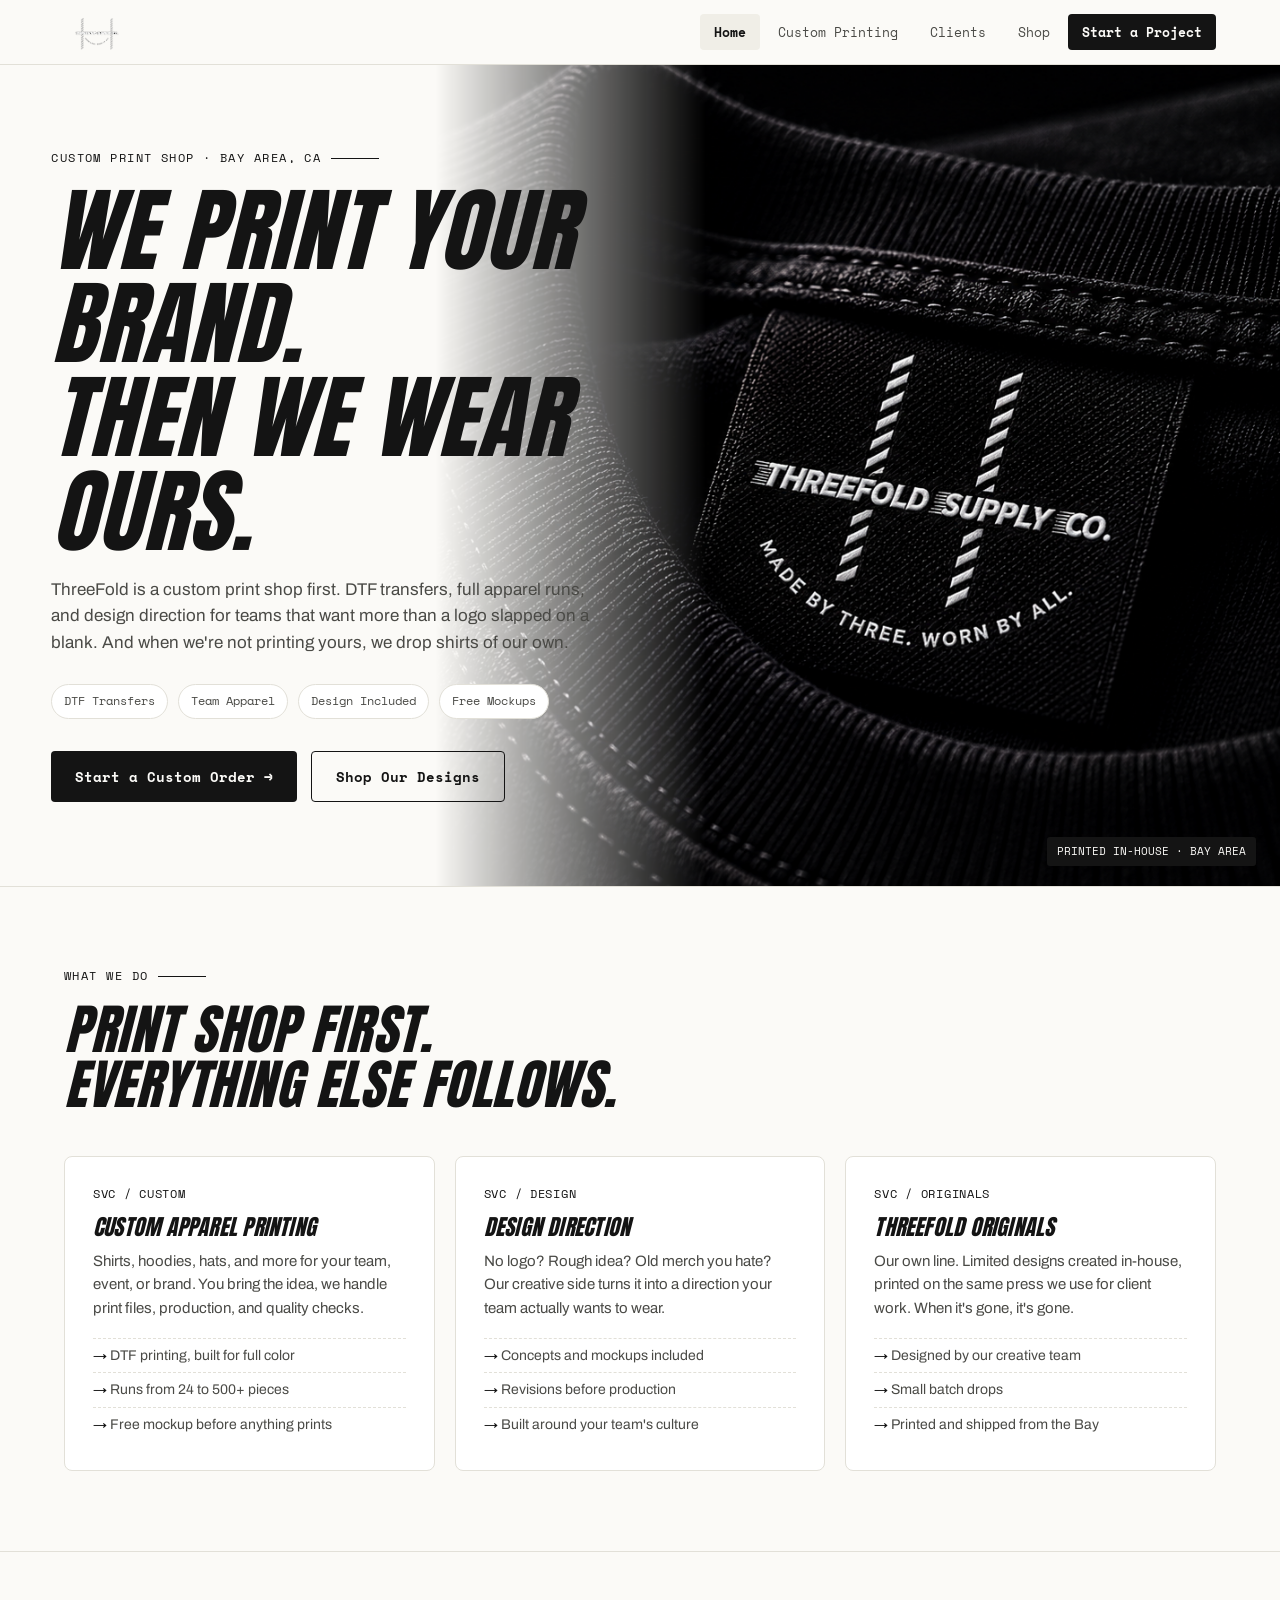
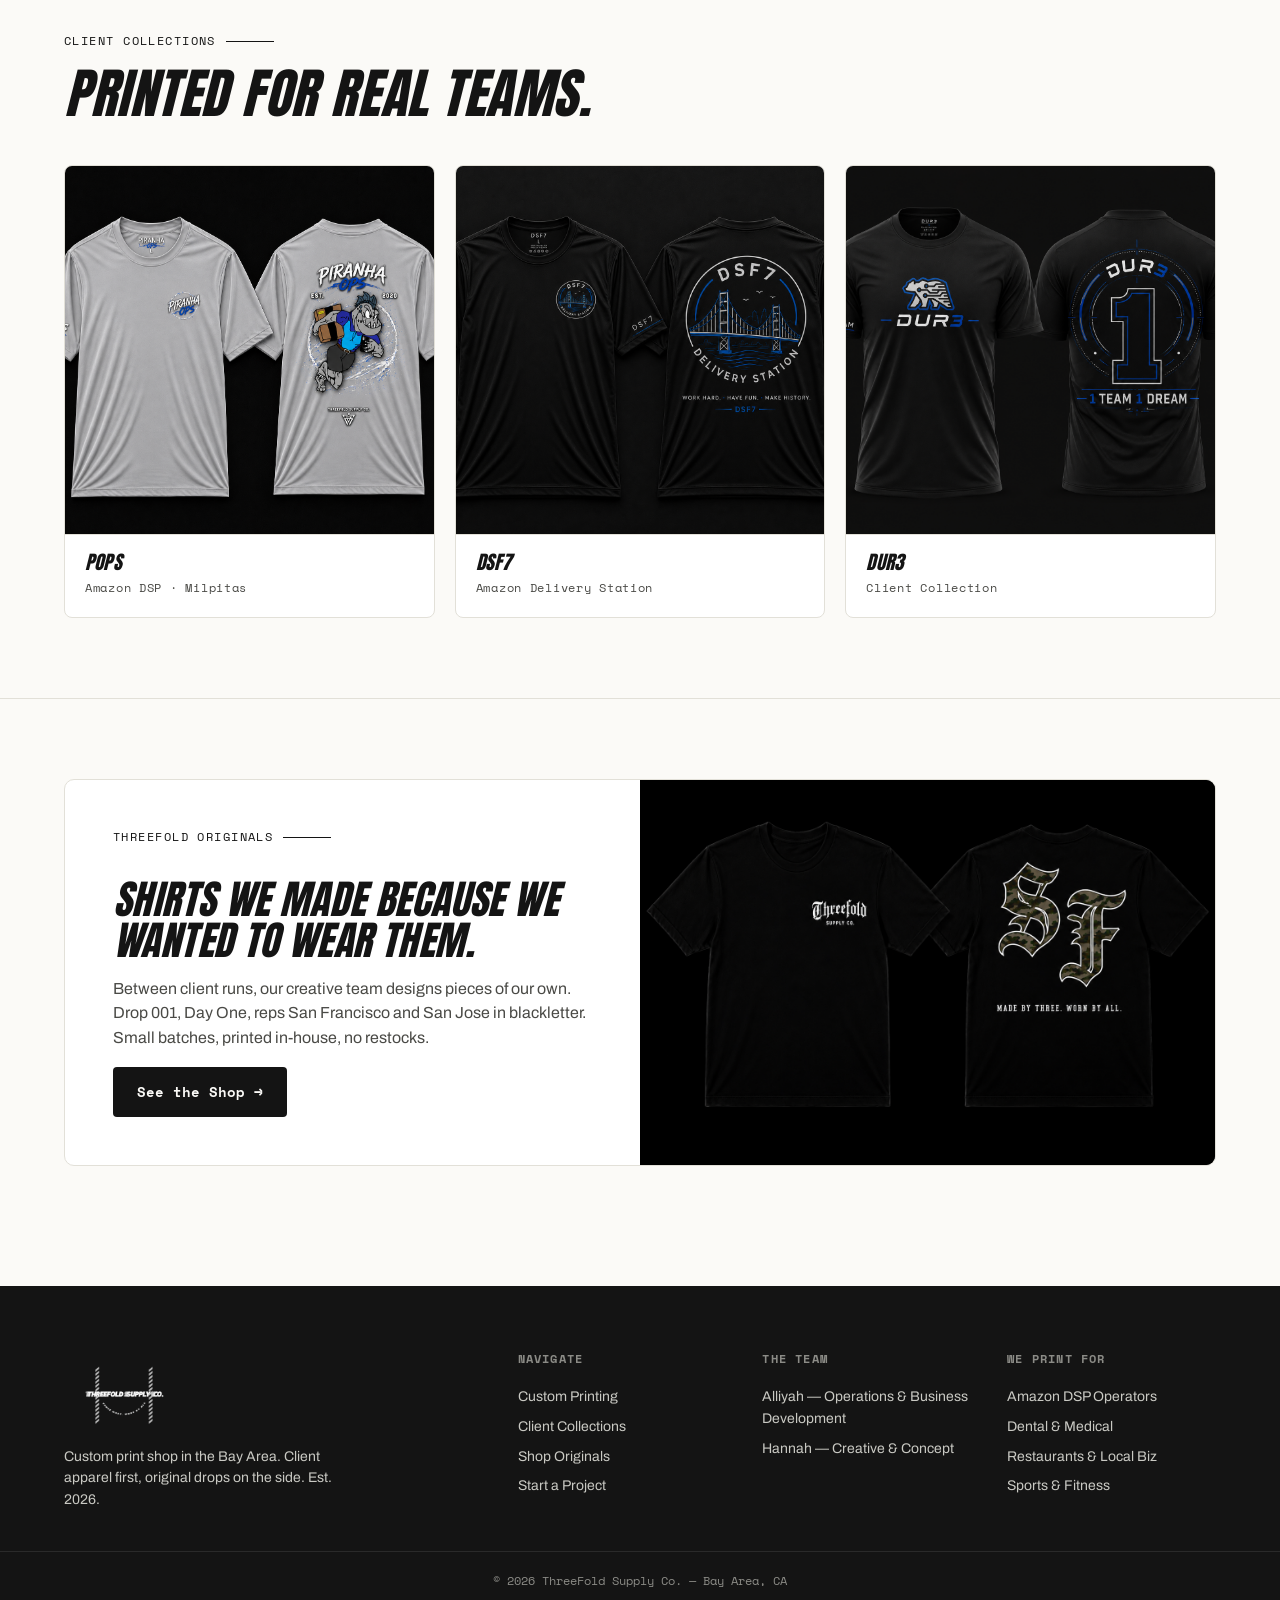
==== index.html @ 5b78c0f3 "Client roster update: add Echo of Christ Ministries, drop HELE/Breakfast Club/R2GO clients.html: - R" ====
<!DOCTYPE html>
<html lang="en">
<head>
<meta charset="UTF-8">
<meta name="viewport" content="width=device-width, initial-scale=1.0">
<link rel="icon" href="/favicon.ico" sizes="any">
<link rel="icon" type="image/png" sizes="32x32" href="/favicon_32.png">
<link rel="icon" type="image/png" sizes="16x16" href="/favicon_16.png">
<link rel="apple-touch-icon" href="/favicon_180.png">
<title>ThreeFold Supply Co. — Custom Apparel Printing, Bay Area</title>
<meta name="description" content="ThreeFold is a Bay Area custom print shop. DTF transfers, full apparel runs, and design direction for teams that want more than a logo on a blank. Free mockups before anything prints.">
<link rel="canonical" href="https://threefoldsupply.com/">
<meta property="og:type" content="website">
<meta property="og:title" content="ThreeFold Supply Co. — Custom Apparel Printing, Bay Area">
<meta property="og:description" content="ThreeFold is a Bay Area custom print shop. DTF transfers, full apparel runs, and design direction for teams that want more than a logo on a blank. Free mockups before anything prints.">
<meta property="og:image" content="https://threefoldsupply.com/images/hero-main.png">
<meta property="og:url" content="https://threefoldsupply.com/">
<meta name="twitter:card" content="summary_large_image">
<link rel="preconnect" href="https://fonts.googleapis.com">
<link rel="preconnect" href="https://fonts.gstatic.com" crossorigin>
<link href="https://fonts.googleapis.com/css2?family=Anton&family=Archivo:wght@400;500;600;700&family=Space+Mono:wght@400;700&display=swap" rel="stylesheet">
<link rel="stylesheet" href="css/site.css">

</head>
<body>

<nav>
  <div class="nav-inner">
    <a class="brand" href="index.html"><img src="images/brand/Logo%20(BG%20removed)%20(2).png" alt="ThreeFold Supply Co."></a>
    <div class="nav-links">
      <a href="index.html" class="active">Home</a>
      <a href="custom-printing.html">Custom Printing</a>
      <a href="clients.html">Clients</a>
      <a href="shop.html">Shop</a>
      <a href="start.html" class="nav-cta">Start a Project</a>
    </div>
  </div>
</nav>


  <!-- HERO OPTION A: side by side, image melts into the page -->
  <section class="hero heroA" id="heroA">
    <div class="wrap">
      <div class="hero-grid">
        <div style="position:relative;z-index:2">
          <div class="eyebrow">Custom Print Shop · Bay Area, CA</div>
          <h1>We print your brand.<br><span class="accent">Then we wear ours.</span></h1>
          <p class="sub">ThreeFold is a custom print shop first. DTF transfers, full apparel runs, and design direction for teams that want more than a logo slapped on a blank. And when we're not printing yours, we drop shirts of our own.</p>
          <div class="hero-badges">
            <span class="badge">DTF Transfers</span>
            <span class="badge">Team Apparel</span>
            <span class="badge">Design Included</span>
            <span class="badge">Free Mockups</span>
          </div>
          <div class="hero-ctas">
            <a class="btn" href="start.html">Start a Custom Order →</a>
            <a class="btn ghost" href="shop.html">Shop Our Designs</a>
          </div>
        </div>

      </div>
    </div>
    <div class="blendbox">
          <img src="images/hero-main.png" alt="ThreeFold printed apparel">
          <span class="gangsheet-label">PRINTED IN-HOUSE · BAY AREA</span>
        </div>
  </section>

  <section class="section-line">
    <div class="wrap">
      <div class="eyebrow">What We Do</div>
      <h2>Print shop first.<br>Everything else follows.</h2>
      <div class="svc-grid">
        <div class="svc">
          <span class="spec">SVC / CUSTOM</span>
          <h3>Custom Apparel Printing</h3>
          <p>Shirts, hoodies, hats, and more for your team, event, or brand. You bring the idea, we handle print files, production, and quality checks.</p>
          <ul>
            <li>DTF printing, built for full color</li>
            <li>Runs from 24 to 500+ pieces</li>
            <li>Free mockup before anything prints</li>
          </ul>
        </div>
        <div class="svc">
          <span class="spec">SVC / DESIGN</span>
          <h3>Design Direction</h3>
          <p>No logo? Rough idea? Old merch you hate? Our creative side turns it into a direction your team actually wants to wear.</p>
          <ul>
            <li>Concepts and mockups included</li>
            <li>Revisions before production</li>
            <li>Built around your team's culture</li>
          </ul>
        </div>
        <div class="svc">
          <span class="spec">SVC / ORIGINALS</span>
          <h3>ThreeFold Originals</h3>
          <p>Our own line. Limited designs created in-house, printed on the same press we use for client work. When it's gone, it's gone.</p>
          <ul>
            <li>Designed by our creative team</li>
            <li>Small batch drops</li>
            <li>Printed and shipped from the Bay</li>
          </ul>
        </div>
      </div>
    </div>
  </section>

  <section class="section-line">
    <div class="wrap">
      <div class="eyebrow">Client Collections</div>
      <h2>Printed for real teams.</h2>
      <div class="work-grid">
        <div class="work-card" onclick="location.href='clients.html#case-pops'">
          <div class="imgbox"><img src="images/work/POPS/Design%201.png" alt="POPS design"></div>
          <div class="work-meta"><h3>POPS</h3><span class="spec">Amazon DSP · Milpitas</span></div>
        </div>
        <div class="work-card" onclick="location.href='clients.html#case-dsf7'">
          <div class="imgbox"><img src="images/work/DSF7/DESIGN%201%20.png" alt="DSF7 design"></div>
          <div class="work-meta"><h3>DSF7</h3><span class="spec">Amazon Delivery Station</span></div>
        </div>
        <div class="work-card" onclick="location.href='clients.html#case-dur3'">
          <div class="imgbox"><img src="images/work/DUR3/DUR3%20-%20DESIGN%201.png" alt="DUR3 design"></div>
          <div class="work-meta"><h3>DUR3</h3><span class="spec">Client Collection</span></div>
        </div>
      </div>
    </div>
  </section>

  <section class="section-line">
    <div class="wrap">
      <div class="split">
        <div class="split-copy">
          <div class="eyebrow">ThreeFold Originals</div>
          <h2 style="font-size:clamp(26px,3.5vw,40px)">Shirts we made because we wanted to wear them.</h2>
          <p style="color:var(--ink-soft)">Between client runs, our creative team designs pieces of our own. Drop 001, Day One, reps San Francisco and San Jose in blackletter. Small batches, printed in-house, no restocks.</p>
          <div><a class="btn" href="shop.html">See the Shop →</a></div>
        </div>
        <div class="split-visual">
          <div class="ph" style="width:100%;height:100%">
            <img src="images/work/Threefold%20(Our%20Work)/SF%20FONT%20(CAMO).png" alt="ThreeFold original design" style="position:absolute;inset:0;width:100%;height:100%;object-fit:cover" onerror="this.remove()">
          </div>
        </div>
      </div>
    </div>
  </section>


<footer>
  <div class="footer-inner">
    <div>
      <div class="brand"><img src="images/brand/Logo%20(BG%20removed)%20(2).png" alt="ThreeFold Supply Co." style="height:84px;width:auto"></div>
      <p style="font-size:14px;max-width:280px">Custom print shop in the Bay Area. Client apparel first, original drops on the side. Est. 2026.</p>
    </div>
    <div>
      <h4>Navigate</h4>
      <ul>
        <li><a href="custom-printing.html">Custom Printing</a></li>
        <li><a href="clients.html">Client Collections</a></li>
        <li><a href="shop.html">Shop Originals</a></li>
        <li><a href="start.html">Start a Project</a></li>
      </ul>
    </div>
    <div>
      <h4>The Team</h4>
      <ul>
        <li>Alliyah — Operations &amp; Business Development</li>
        <li>Hannah — Creative &amp; Concept</li>
      </ul>
    </div>
    <div>
      <h4>We Print For</h4>
      <ul>
        <li>Amazon DSP Operators</li>
        <li>Dental &amp; Medical</li>
        <li>Restaurants &amp; Local Biz</li>
        <li>Sports &amp; Fitness</li>
      </ul>
    </div>
  </div>
  <div class="footer-bottom">© 2026 ThreeFold Supply Co. — Bay Area, CA</div>
</footer>

</body>
</html>
---- css/site.css ----
:root{
  --paper:#FBFAF7;
  --ink:#141414;
  --ink-soft:#4A4A46;
  --line:#E2E0D8;
  --accent:#141414;
  --cyan:#00A8C6;
  --yellow:#F2C200;
  --display:'Anton', sans-serif;
  --body:'Archivo', sans-serif;
  --mono:'Space Mono', monospace;
}
*{margin:0;padding:0;box-sizing:border-box}
html{scroll-behavior:smooth}
body{background:var(--paper);color:var(--ink);font-family:var(--body);font-size:16px;line-height:1.55;-webkit-font-smoothing:antialiased}
img{max-width:100%;display:block}
a{color:inherit;text-decoration:none}
button{font-family:inherit;cursor:pointer}

/* ---------- threefold mark: three folds, one brand ---------- */
.regmark{display:inline-flex;flex-direction:column;gap:3px;align-items:flex-start}
.regmark span{height:4px;border-radius:1px;display:inline-block;background:currentColor}
.regmark .c{width:20px}
.regmark .m{width:14px;background:var(--accent)}
.regmark .y{width:20px}
.regmark .k{display:none}

/* ---------- nav ---------- */
nav{position:sticky;top:0;z-index:50;background:var(--paper);border-bottom:1px solid var(--line)}
.nav-inner{max-width:1200px;margin:0 auto;padding:0 24px;height:64px;display:flex;align-items:center;justify-content:space-between}
.brand{display:flex;align-items:center;gap:10px;font-family:var(--display);font-style:italic;font-size:20px;letter-spacing:.5px;text-transform:uppercase}
.brand img{height:46px;width:auto;border-radius:6px;display:block}
.nav-links{display:flex;gap:4px;align-items:center}
.nav-links a{background:none;border:none;font-family:var(--mono);font-size:13px;padding:8px 14px;color:var(--ink-soft);border-radius:4px;transition:.15s}
.nav-links a:hover{color:var(--ink);background:#F0EEE7}
.nav-links a.active{color:var(--ink);background:#F0EEE7;font-weight:700}
.nav-cta{background:var(--ink)!important;color:var(--paper)!important;font-weight:700}
.nav-cta:hover{background:#3A3A3A!important}
@media(max-width:760px){.nav-links a:not(.nav-cta){padding:8px 8px;font-size:11px}}

/* ---------- page switching ---------- */
@keyframes fadein{from{opacity:0;transform:translateY(6px)}to{opacity:1;transform:none}}

/* ---------- shared ---------- */
.wrap{max-width:1200px;margin:0 auto;padding:0 24px}
.eyebrow{font-family:var(--mono);font-size:12px;letter-spacing:.12em;text-transform:uppercase;color:var(--accent);display:flex;align-items:center;gap:10px;margin-bottom:16px}
.eyebrow::after{content:"";height:1px;width:48px;background:var(--accent);display:inline-block}
h1,h2,h3{font-family:var(--display);font-style:italic;text-transform:uppercase;line-height:1.02;letter-spacing:.01em;font-weight:400}
h1{font-size:clamp(44px,7.5vw,92px)}
h2{font-size:clamp(30px,4.5vw,54px)}
h3{font-size:22px}
.sub{color:var(--ink-soft);font-size:17px;max-width:560px;margin-top:18px}
section{padding:80px 0}
.section-line{border-top:1px solid var(--line)}
.btn{display:inline-flex;align-items:center;gap:8px;background:var(--ink);color:var(--paper);font-family:var(--mono);font-size:14px;font-weight:700;padding:14px 24px;border:none;border-radius:4px;transition:.15s}
.btn:hover{background:#3A3A3A;transform:translateY(-1px)}
.btn.ghost{background:transparent;color:var(--ink);border:1.5px solid var(--ink)}
.btn.ghost:hover{background:var(--ink);color:var(--paper);transform:translateY(-1px)}
.spec{font-family:var(--mono);font-size:12px;color:var(--ink-soft);letter-spacing:.06em}

/* image placeholder handling */
.ph{background:repeating-linear-gradient(45deg,#F0EEE7,#F0EEE7 10px,#E9E7DE 10px,#E9E7DE 20px);display:flex;align-items:center;justify-content:center;text-align:center;color:var(--ink-soft);font-family:var(--mono);font-size:12px;padding:16px;line-height:1.5}
.imgbox{border:1px solid var(--line);border-radius:6px;overflow:hidden;background:#fff}
.imgbox img{width:100%;height:100%;object-fit:cover}

/* ---------- hero ---------- */
.hero{padding:84px 0 72px;position:relative;overflow:hidden}
.hero-grid{display:grid;grid-template-columns:1fr;gap:52px}
@media(max-width:900px){.hero-grid{grid-template-columns:1fr}}
.hero h1 .accent{color:var(--accent)}
.hero-marks{position:absolute;top:24px;right:24px}
.hero-badges{display:flex;gap:10px;flex-wrap:wrap;margin-top:28px}
.badge{font-family:var(--mono);font-size:12px;border:1px solid var(--line);background:#fff;padding:7px 12px;border-radius:99px;color:var(--ink-soft)}
.hero-ctas{display:flex;gap:14px;margin-top:32px;flex-wrap:wrap}
.hero-visual{position:relative;width:100%}
.hero-visual .imgbox{width:100%;aspect-ratio:1717/916}
.hero-visual .imgbox img{width:100%;height:100%;object-fit:cover}
.gangsheet-label{position:absolute;background:var(--ink);color:var(--paper);font-family:var(--mono);font-size:11px;padding:6px 10px;border-radius:3px;white-space:nowrap;width:max-content}

/* ---------- services ---------- */
.svc-grid{display:grid;grid-template-columns:repeat(3,1fr);gap:20px;margin-top:44px}
@media(max-width:860px){.svc-grid{grid-template-columns:1fr}}
.svc{border:1px solid var(--line);background:#fff;border-radius:8px;padding:28px;display:flex;flex-direction:column;gap:12px;transition:.15s;position:relative}
.svc:hover{border-color:var(--ink);transform:translateY(-3px)}
.svc .spec{color:var(--accent)}
.svc p{color:var(--ink-soft);font-size:15px}
.svc ul{list-style:none;margin-top:6px}
.svc li{font-size:14px;color:var(--ink-soft);padding:6px 0;border-top:1px dashed var(--line)}
.svc li::before{content:"→ ";color:var(--accent)}

/* ---------- split banner (shop teaser) ---------- */
.split{display:grid;grid-template-columns:1fr 1fr;gap:0;border:1px solid var(--line);border-radius:10px;overflow:hidden;background:#fff}
@media(max-width:860px){.split{grid-template-columns:1fr}}
.split-copy{padding:48px;display:flex;flex-direction:column;justify-content:center;gap:16px}
.split-visual{background:var(--ink);min-height:320px;display:flex;align-items:center;justify-content:center;position:relative}
.split-visual .ph{background:repeating-linear-gradient(45deg,#1d1d1d,#1d1d1d 10px,#242424 10px,#242424 20px);color:#8b8b86}

/* ---------- work ---------- */
.work-grid{display:grid;grid-template-columns:repeat(3,1fr);gap:20px;margin-top:44px}
@media(max-width:860px){.work-grid{grid-template-columns:1fr}}
.work-card{border:1px solid var(--line);background:#fff;border-radius:8px;overflow:hidden;transition:.15s;cursor:pointer}
.work-card:hover{border-color:var(--ink);transform:translateY(-3px)}
.work-card .imgbox{border:none;border-radius:0;aspect-ratio:1;border-bottom:1px solid var(--line)}
.work-meta{padding:18px 20px}
.work-meta h3{font-size:19px;margin-bottom:2px}
.work-detail{margin-top:36px;border:1px solid var(--line);border-radius:10px;background:#fff;padding:36px;display:none}
.work-detail.open{display:block;animation:fadein .2s ease}
.work-detail-head{display:flex;justify-content:space-between;align-items:flex-start;gap:16px;flex-wrap:wrap}
.work-detail-imgs{display:grid;grid-template-columns:repeat(auto-fit,minmax(220px,1fr));gap:16px;margin-top:24px}
.work-detail-imgs .imgbox{aspect-ratio:1}
.work-why{margin-top:22px;padding:18px 20px;background:var(--paper);border-left:3px solid var(--accent);border-radius:0 6px 6px 0;color:var(--ink-soft);font-size:15px}
.close-x{background:none;border:1px solid var(--line);border-radius:4px;font-family:var(--mono);font-size:12px;padding:8px 12px}
.close-x:hover{border-color:var(--ink)}

/* ---------- process ---------- */
.steps{display:grid;grid-template-columns:repeat(3,1fr);gap:20px;margin-top:44px}
@media(max-width:860px){.steps{grid-template-columns:1fr}}
.step{border-top:3px solid var(--ink);padding-top:20px}
.step .num{font-family:var(--display);font-style:italic;font-size:44px;color:var(--line);line-height:1}
.step:hover .num{color:var(--ink)}
.step h3{margin:10px 0 8px}
.step p{color:var(--ink-soft);font-size:15px}

/* ---------- shop ---------- */
.drop-banner{background:var(--ink);color:var(--paper);border-radius:10px;padding:20px 28px;display:flex;justify-content:space-between;align-items:center;gap:16px;flex-wrap:wrap;margin-top:36px}
.drop-banner .spec{color:#b9b9b3}
.shop-grid{display:grid;grid-template-columns:repeat(4,1fr);gap:20px;margin-top:36px}
@media(max-width:1000px){.shop-grid{grid-template-columns:repeat(2,1fr)}}
@media(max-width:560px){.shop-grid{grid-template-columns:1fr}}
.product{border:1px solid var(--line);background:#fff;border-radius:8px;overflow:hidden;transition:.15s}
.product:hover{border-color:var(--ink);transform:translateY(-3px)}
.product .imgbox{border:none;border-radius:0;aspect-ratio:1;border-bottom:1px solid var(--line)}
.product-meta{padding:16px 18px;display:flex;flex-direction:column;gap:4px}
.product-meta .name{font-weight:700;font-size:15px}
.product-meta .price{font-family:var(--mono);font-size:14px}
.tag{display:inline-block;font-family:var(--mono);font-size:10px;letter-spacing:.08em;text-transform:uppercase;background:var(--paper);border:1px solid var(--line);border-radius:3px;padding:3px 7px;color:var(--ink-soft);width:fit-content}
.tag.hot{background:var(--accent);border-color:var(--accent);color:#fff}

/* ---------- compare strip ---------- */
.compare{display:grid;grid-template-columns:1fr auto 1fr;gap:24px;align-items:stretch;margin-top:44px}
@media(max-width:760px){.compare{grid-template-columns:1fr}}
.compare-col{border:1px solid var(--line);border-radius:8px;padding:28px;background:#fff}
.compare-col.us{border-color:var(--ink);border-width:2px}
.compare-vs{display:flex;align-items:center;font-family:var(--display);font-size:28px;color:var(--line)}
@media(max-width:760px){.compare-vs{justify-content:center}}
.compare-col ul{list-style:none;margin-top:14px}
.compare-col li{padding:8px 0;border-top:1px dashed var(--line);font-size:15px;color:var(--ink-soft)}
.compare-col.us li::before{content:"✓ ";color:var(--accent);font-weight:700}
.compare-col.them li::before{content:"× ";color:#b9b9b3}

/* ---------- form ---------- */
.form-grid{display:grid;grid-template-columns:1fr 1fr;gap:18px;margin-top:36px}
@media(max-width:760px){.form-grid{grid-template-columns:1fr}}
.field{display:flex;flex-direction:column;gap:6px}
.field.full{grid-column:1/-1}
.field label{font-family:var(--mono);font-size:12px;letter-spacing:.06em;text-transform:uppercase;color:var(--ink-soft)}
.field input,.field select,.field textarea{font-family:var(--body);font-size:15px;padding:13px 14px;border:1px solid var(--line);border-radius:6px;background:#fff;color:var(--ink)}
.field input:focus,.field select:focus,.field textarea:focus{outline:2px solid var(--accent);outline-offset:0;border-color:transparent}
.field textarea{min-height:110px;resize:vertical}
.form-note{margin-top:14px;font-size:13px;color:var(--ink-soft)}
.mock-flag{background:var(--yellow);color:var(--ink);font-family:var(--mono);font-size:12px;font-weight:700;padding:8px 14px;border-radius:4px;display:inline-block;margin-bottom:20px}

/* ---------- footer ---------- */
footer{background:var(--ink);color:#c9c9c3;margin-top:40px}
.footer-inner{max-width:1200px;margin:0 auto;padding:64px 24px 40px;display:grid;grid-template-columns:2fr 1fr 1fr 1fr;gap:36px}
@media(max-width:860px){.footer-inner{grid-template-columns:1fr 1fr}}
footer h4{font-family:var(--mono);font-size:12px;letter-spacing:.1em;text-transform:uppercase;color:#8b8b86;margin-bottom:14px}
footer .brand{color:var(--paper);margin-bottom:12px}
footer ul{list-style:none}
footer li{padding:4px 0;font-size:14px}
footer li a:hover,footer li button:hover{color:var(--paper)}
footer li button{background:none;border:none;color:#c9c9c3;font-size:14px;font-family:var(--body);padding:0}
.footer-bottom{border-top:1px solid #2a2a2a;padding:20px 24px;text-align:center;font-family:var(--mono);font-size:12px;color:#8b8b86}

/* ===== HERO OPTION A: side-by-side, image dissolves into page ===== */
.heroA{position:relative;overflow:hidden;min-height:680px;display:flex;align-items:center;padding:0}
.heroA .wrap{width:100%;max-width:none;padding:0 24px 0 clamp(24px,4vw,64px);position:static}
.heroA .hero-grid{display:block;max-width:600px;position:relative;z-index:2;padding:84px 0}
@media(max-width:880px){.heroA{min-height:0;display:block;padding:48px 0 0}.heroA .hero-grid{padding:0}}
.blendbox{position:absolute;top:0;right:0;bottom:0;width:66vw;max-width:none}
@media(max-width:880px){.blendbox{position:relative;width:100%;max-width:none;aspect-ratio:16/10;margin-top:34px}}
.blendbox img{position:absolute;inset:0;width:100%;height:100%;object-fit:cover;object-position:right center;
  -webkit-mask-image:linear-gradient(to right,transparent 0%,#000 32%);
  mask-image:linear-gradient(to right,transparent 0%,#000 32%);
}

.heroA .gangsheet-label{bottom:20px;right:24px;left:auto;z-index:2}



/* audience icon cards */
.aud-grid{display:grid;grid-template-columns:repeat(4,1fr);gap:18px;margin-top:40px}
@media(max-width:1000px){.aud-grid{grid-template-columns:repeat(2,1fr)}}
@media(max-width:560px){.aud-grid{grid-template-columns:1fr}}
.aud{background:var(--card);border:1px solid var(--line);border-radius:10px;padding:24px 22px;display:flex;flex-direction:column;gap:6px;transition:.15s}
.aud:hover{border-color:var(--ink);transform:translateY(-3px)}
.aud-ic{width:30px;height:30px;margin-bottom:10px;color:var(--ink);display:block}
.aud-ic svg{width:100%;height:100%;display:block}
.aud b{font-size:15px}
.aud span:last-child{font-family:var(--mono);font-size:12px;color:var(--ink-soft)}


/* core section: text + looping video */
.core-grid{display:grid;grid-template-columns:1.15fr .85fr;gap:56px;align-items:center}
@media(max-width:880px){.core-grid{grid-template-columns:1fr}}
.core-video{display:flex;justify-content:flex-end}
@media(max-width:880px){.core-video{justify-content:center}}
.core-video video{width:100%;max-width:380px;aspect-ratio:796/1238;object-fit:cover;border-radius:12px;border:1px solid var(--line);box-shadow:0 14px 40px rgba(20,20,20,.14);display:block}


/* ---------- start form success banner ---------- */
.sent-banner{background:var(--cyan);color:#00323b;font-family:var(--mono);font-size:14px;font-weight:700;padding:16px 20px;border-radius:6px;margin-bottom:24px;display:flex;align-items:center;gap:10px}
.form-error{color:#c0392b;font-family:var(--mono);font-size:13px;margin-top:12px;display:none}
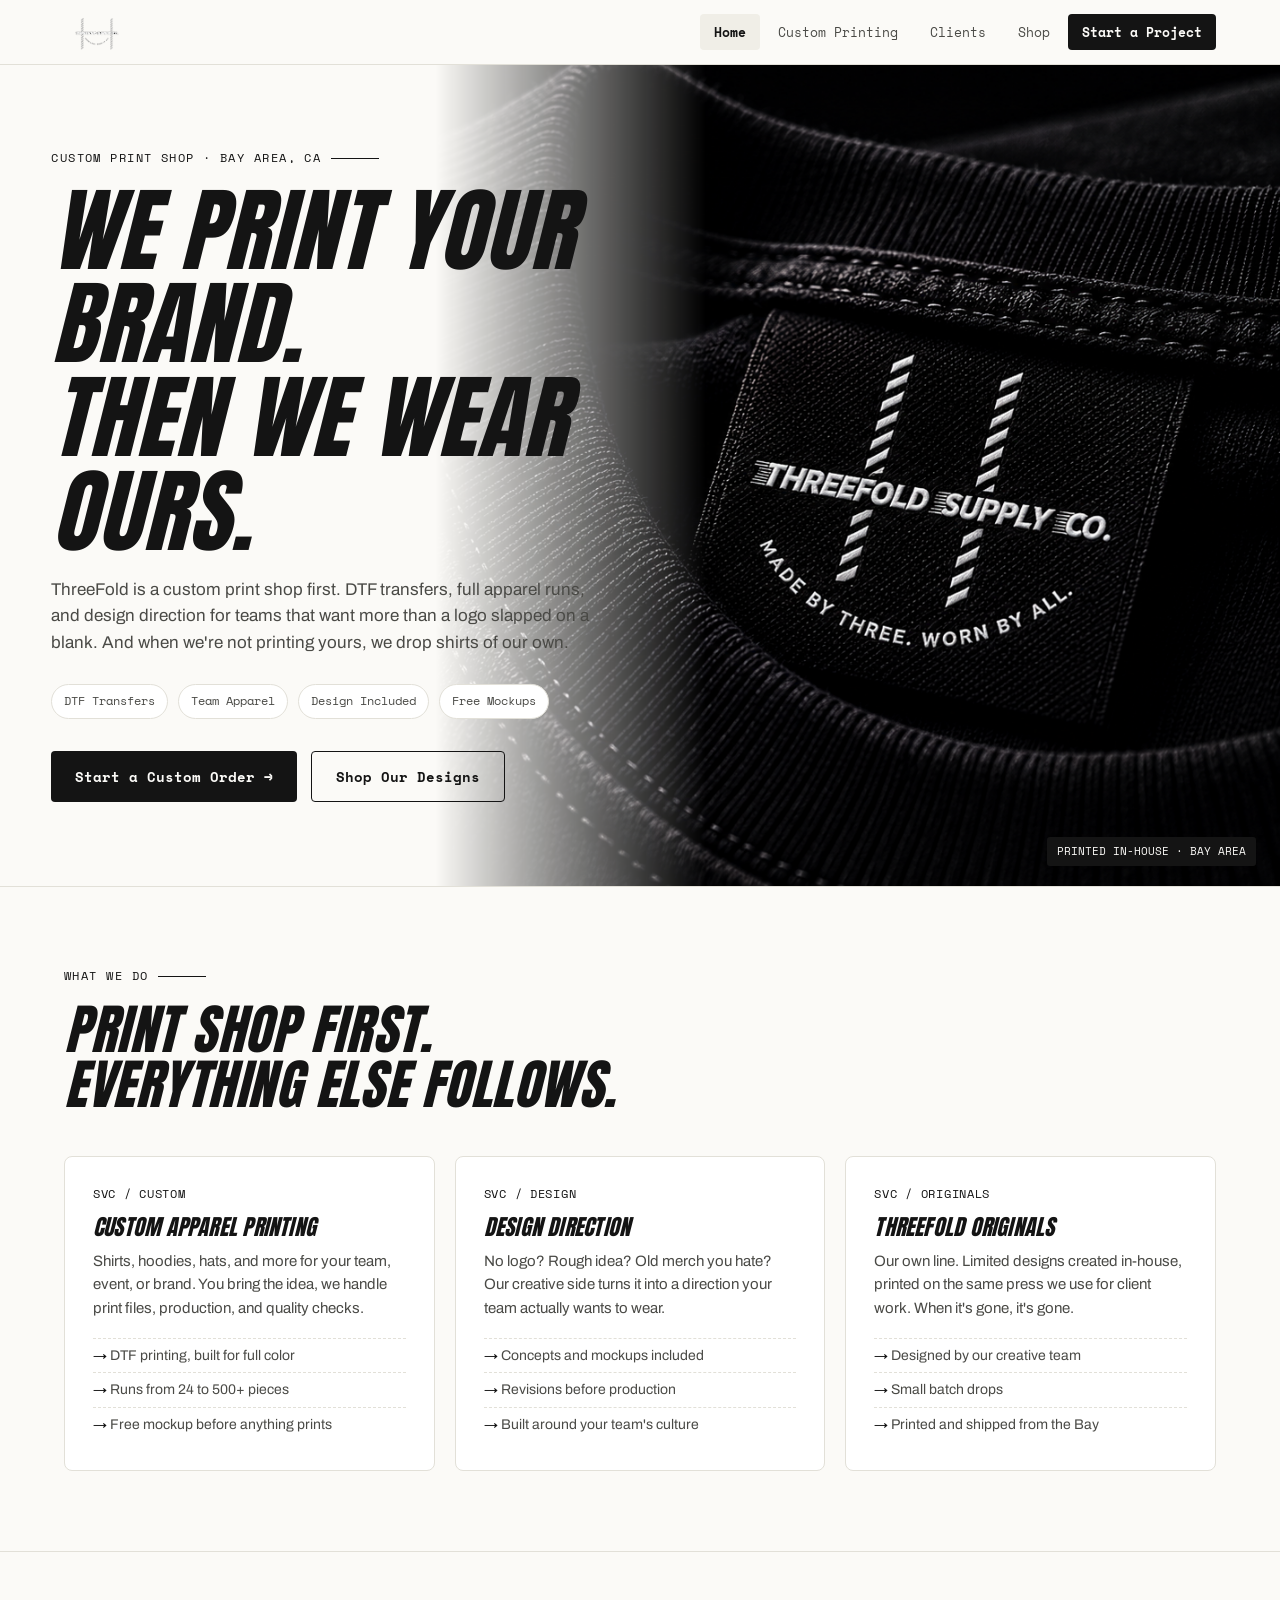
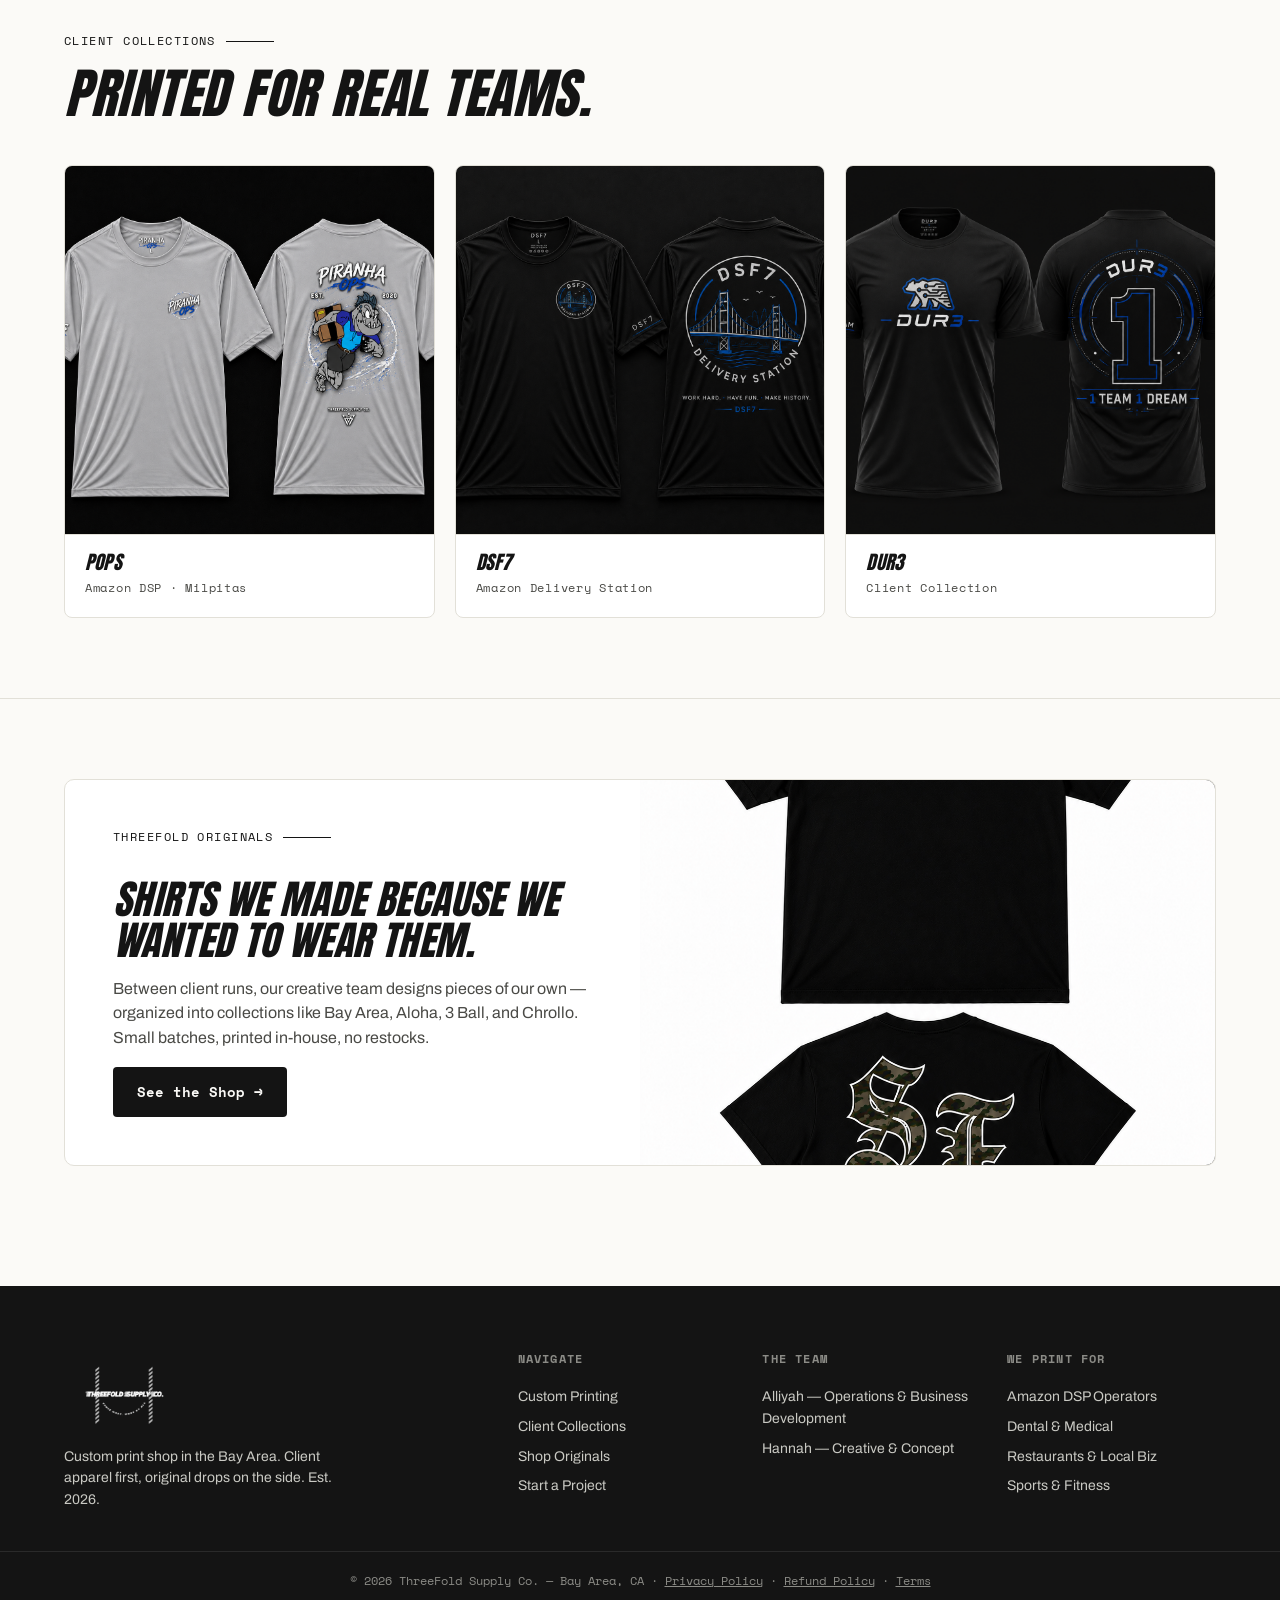
==== commit 87ef4d9a: "Shop commerce + compliance: collections, $35 pricing, Stripe Buy links, policy pages PART A — tree r" ====
--- a/index.html
+++ b/index.html
@@ -132,12 +132,12 @@
         <div class="split-copy">
           <div class="eyebrow">ThreeFold Originals</div>
           <h2 style="font-size:clamp(26px,3.5vw,40px)">Shirts we made because we wanted to wear them.</h2>
-          <p style="color:var(--ink-soft)">Between client runs, our creative team designs pieces of our own. Drop 001, Day One, reps San Francisco and San Jose in blackletter. Small batches, printed in-house, no restocks.</p>
+          <p style="color:var(--ink-soft)">Between client runs, our creative team designs pieces of our own — organized into collections like Bay Area, Aloha, 3 Ball, and Chrollo. Small batches, printed in-house, no restocks.</p>
           <div><a class="btn" href="shop.html">See the Shop →</a></div>
         </div>
         <div class="split-visual">
           <div class="ph" style="width:100%;height:100%">
-            <img src="images/work/Threefold%20(Our%20Work)/SF%20FONT%20(CAMO).png" alt="ThreeFold original design" style="position:absolute;inset:0;width:100%;height:100%;object-fit:cover" onerror="this.remove()">
+            <img src="images/work/Threefold%20(Our%20Work)/Bay%20Area/SF%20FONT%20(CAMO)%20.png" alt="ThreeFold original design" style="position:absolute;inset:0;width:100%;height:100%;object-fit:cover" onerror="this.remove()">
           </div>
         </div>
       </div>
@@ -177,7 +177,7 @@
       </ul>
     </div>
   </div>
-  <div class="footer-bottom">© 2026 ThreeFold Supply Co. — Bay Area, CA</div>
+  <div class="footer-bottom">© 2026 ThreeFold Supply Co. — Bay Area, CA · <a href="privacy.html">Privacy Policy</a> · <a href="refunds.html">Refund Policy</a> · <a href="terms.html">Terms</a></div>
 </footer>
 
 </body>
--- a/css/site.css
+++ b/css/site.css
@@ -211,3 +211,47 @@
 /* ---------- start form success banner ---------- */
 .sent-banner{background:var(--cyan);color:#00323b;font-family:var(--mono);font-size:14px;font-weight:700;padding:16px 20px;border-radius:6px;margin-bottom:24px;display:flex;align-items:center;gap:10px}
 .form-error{color:#c0392b;font-family:var(--mono);font-size:13px;margin-top:12px;display:none}
+
+
+/* ---------- shop collections (horizontal rails) ---------- */
+.shop-hero{padding:56px 0 8px}
+.shop-hero .sub{max-width:600px}
+.notify-form{display:flex;gap:8px;flex-wrap:wrap}
+.notify-form input{font-family:var(--mono);font-size:13px;padding:12px 14px;border:none;border-radius:4px;min-width:210px}
+.notify-done{font-family:var(--mono);font-size:13px;color:var(--paper);margin:0}
+.coll{padding:38px 0 8px;border-top:1px solid var(--line);margin-top:30px}
+.coll:first-of-type{border-top:none;margin-top:10px}
+.coll-head{max-width:1200px;margin:0 auto;padding:0 24px;display:flex;justify-content:space-between;align-items:flex-end;gap:18px}
+.coll-kicker{font-family:var(--mono);font-size:11px;letter-spacing:.14em;text-transform:uppercase;color:var(--ink-soft)}
+.coll-head h2{font-size:clamp(24px,3.4vw,38px);margin-top:4px}
+.coll-sub{color:var(--ink-soft);font-size:14px;margin-top:6px;max-width:520px}
+.coll-arrows{display:flex;gap:8px;flex-shrink:0}
+.coll-arrows button{width:40px;height:40px;border:1.5px solid var(--ink);background:#fff;border-radius:50%;font-size:16px;transition:.15s}
+.coll-arrows button:hover{background:var(--ink);color:var(--paper)}
+@media(max-width:640px){.coll-arrows{display:none}}
+.rail-wrap{position:relative}
+.rail{display:flex;gap:16px;overflow-x:auto;scroll-snap-type:x mandatory;scroll-behavior:smooth;padding:22px 24px 30px;max-width:1200px;margin:0 auto;scrollbar-width:none;-webkit-overflow-scrolling:touch}
+.rail::-webkit-scrollbar{display:none}
+.pcard{flex:0 0 250px;scroll-snap-align:start;background:#fff;border:1px solid var(--line);border-radius:10px;overflow:hidden;transition:.15s}
+.pcard:hover{border-color:var(--ink);transform:translateY(-4px)}
+.pmedia{position:relative;aspect-ratio:1;border-bottom:1px solid var(--line);background:#0e0e0e}
+.pmedia img{width:100%;height:100%;object-fit:cover}
+.ptag{position:absolute;top:10px;left:10px;background:var(--paper);color:var(--ink);font-family:var(--mono);font-size:10px;font-weight:700;letter-spacing:.08em;padding:4px 8px;border-radius:3px}
+.pmeta{padding:14px 16px;display:flex;justify-content:space-between;align-items:center;gap:8px}
+.pmeta b{font-size:14px}
+.pmeta span{font-family:var(--mono);font-size:13px;color:var(--ink-soft)}
+@media(max-width:640px){.pcard{flex:0 0 78%}}
+
+
+/* ---------- buy buttons + legal pages ---------- */
+.pbuy{padding:0 16px 16px}
+.buy-btn{width:100%;justify-content:center;font-size:12px;padding:11px 14px}
+.footer-bottom a{color:inherit;text-decoration:underline}
+.footer-bottom a:hover{color:var(--paper)}
+.legal{max-width:760px}
+.legal h2{font-size:22px;margin-top:34px}
+.legal p,.legal li{color:var(--ink-soft);font-size:15px;line-height:1.7;margin-top:12px}
+.legal ul{margin-top:12px;padding-left:22px}
+.legal li{margin-top:8px}
+.legal a{text-decoration:underline}
+.legal-updated{font-family:var(--mono);font-size:12px;color:var(--ink-soft);margin-top:14px}
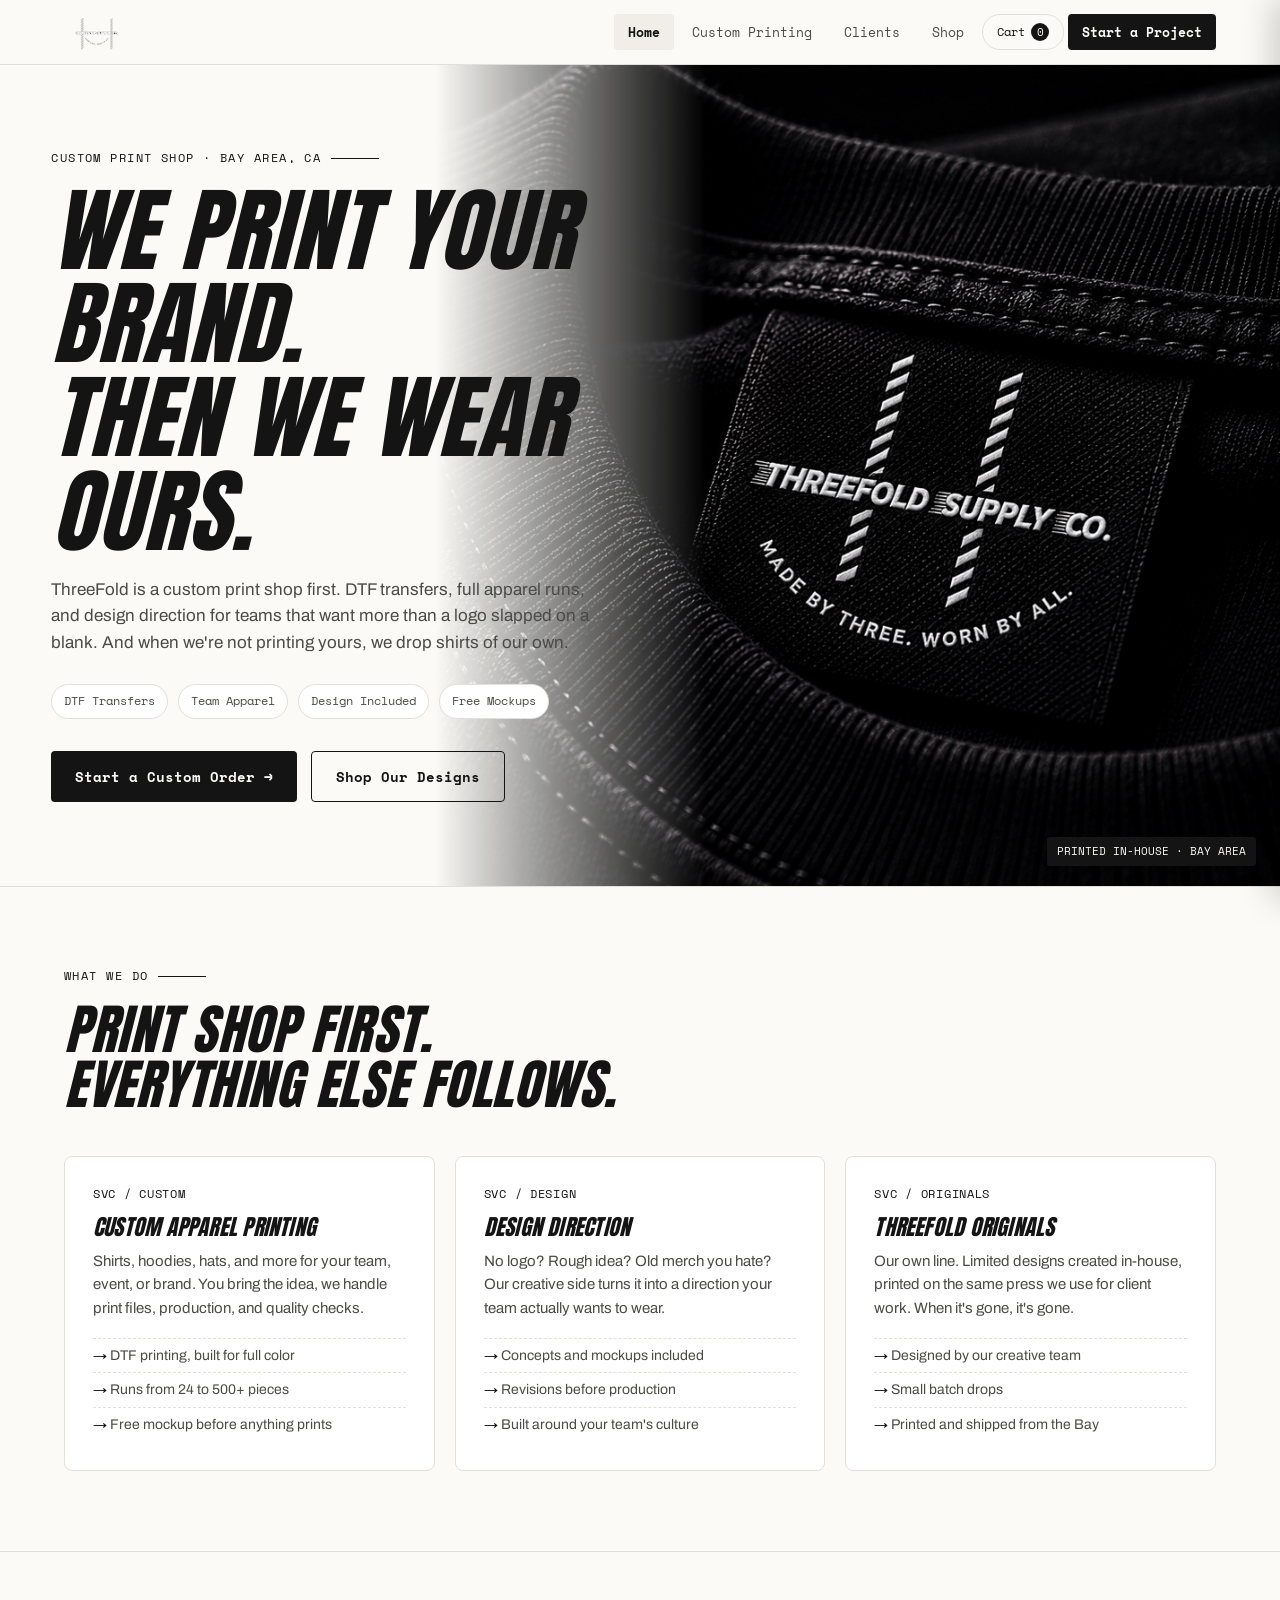
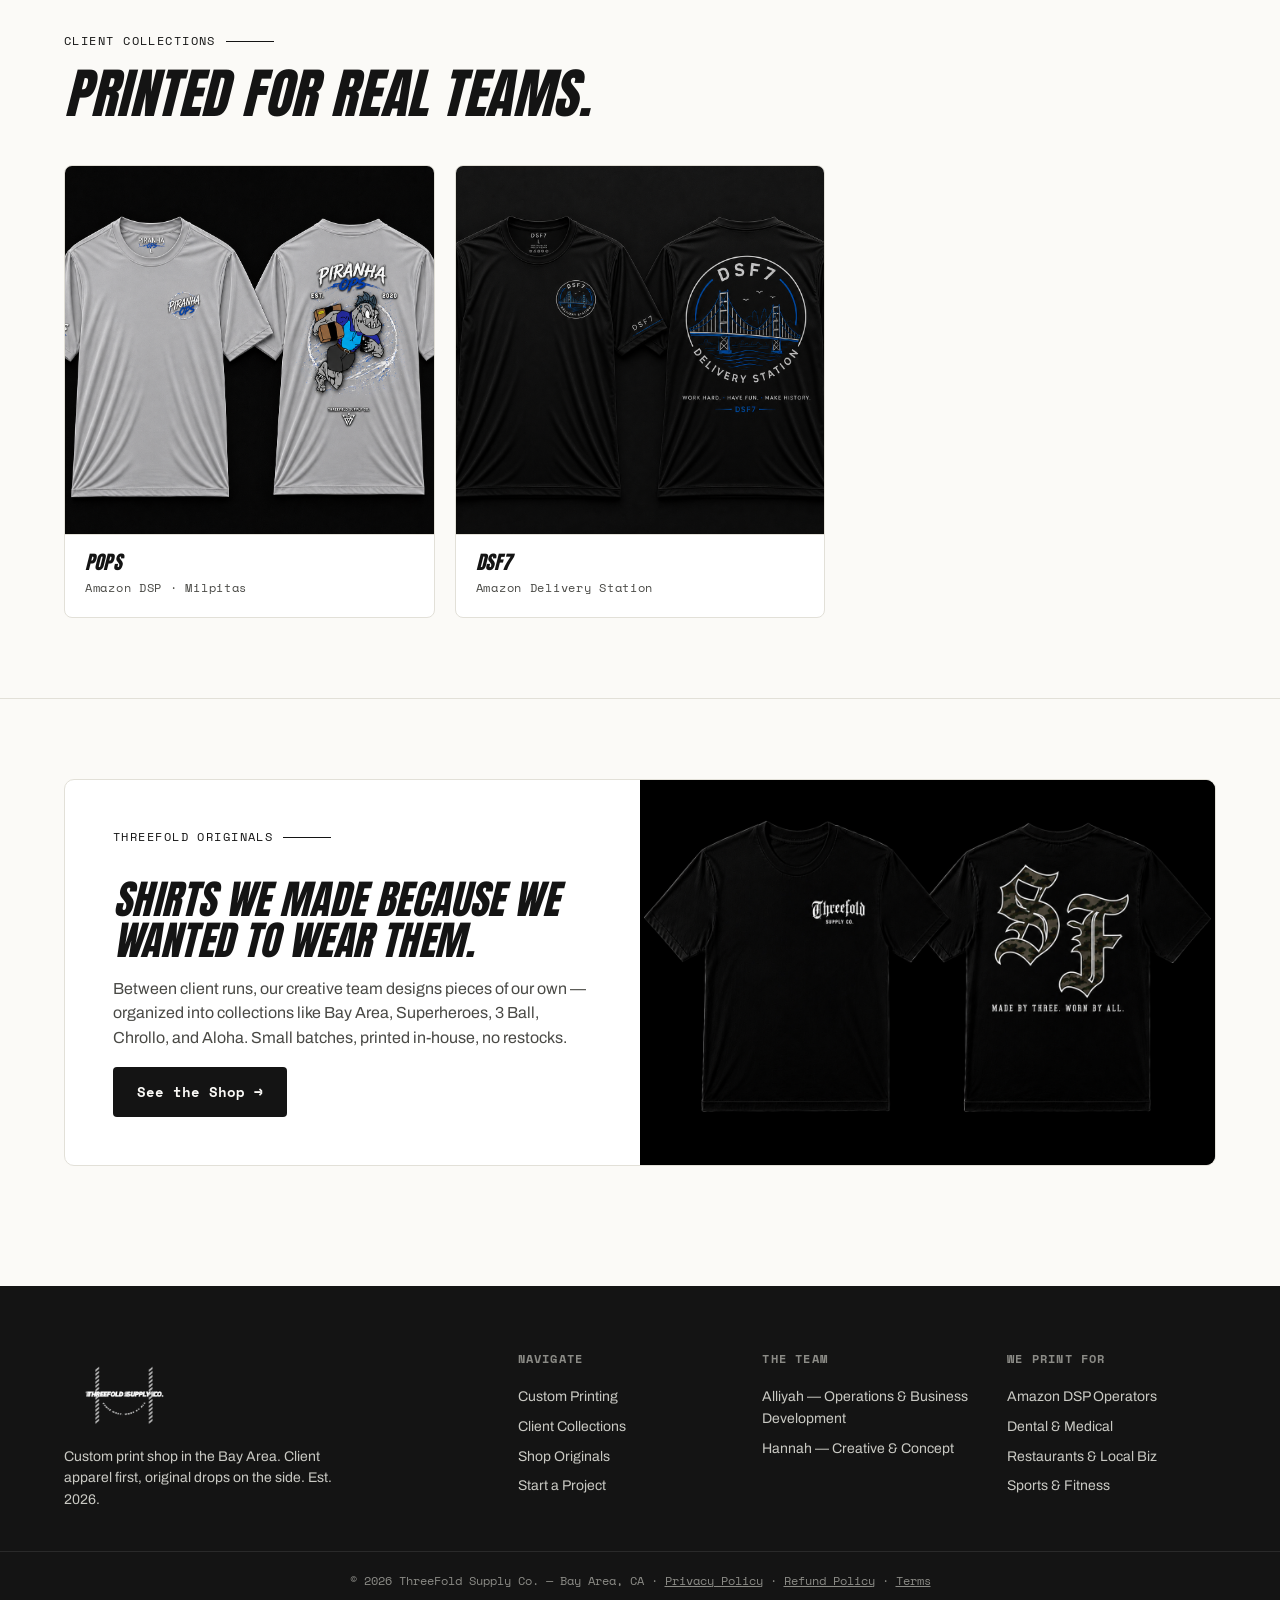
==== commit ec629bb8: "Cart checkout + Superheroes collection + DUR3 removal + shipping copy Cart & checkout: - Replace per" ====
--- a/index.html
+++ b/index.html
@@ -32,6 +32,7 @@
       <a href="custom-printing.html">Custom Printing</a>
       <a href="clients.html">Clients</a>
       <a href="shop.html">Shop</a>
+      <button type="button" id="cartBtn" class="cart-link" aria-label="Open cart">Cart <span id="cartCount" class="cart-count">0</span></button>
       <a href="start.html" class="nav-cta">Start a Project</a>
     </div>
   </div>
@@ -118,10 +119,6 @@
           <div class="imgbox"><img src="images/work/DSF7/DESIGN%201%20.png" alt="DSF7 design"></div>
           <div class="work-meta"><h3>DSF7</h3><span class="spec">Amazon Delivery Station</span></div>
         </div>
-        <div class="work-card" onclick="location.href='clients.html#case-dur3'">
-          <div class="imgbox"><img src="images/work/DUR3/DUR3%20-%20DESIGN%201.png" alt="DUR3 design"></div>
-          <div class="work-meta"><h3>DUR3</h3><span class="spec">Client Collection</span></div>
-        </div>
       </div>
     </div>
   </section>
@@ -132,12 +129,12 @@
         <div class="split-copy">
           <div class="eyebrow">ThreeFold Originals</div>
           <h2 style="font-size:clamp(26px,3.5vw,40px)">Shirts we made because we wanted to wear them.</h2>
-          <p style="color:var(--ink-soft)">Between client runs, our creative team designs pieces of our own — organized into collections like Bay Area, Aloha, 3 Ball, and Chrollo. Small batches, printed in-house, no restocks.</p>
+          <p style="color:var(--ink-soft)">Between client runs, our creative team designs pieces of our own — organized into collections like Bay Area, Superheroes, 3 Ball, Chrollo, and Aloha. Small batches, printed in-house, no restocks.</p>
           <div><a class="btn" href="shop.html">See the Shop →</a></div>
         </div>
         <div class="split-visual">
           <div class="ph" style="width:100%;height:100%">
-            <img src="images/work/Threefold%20(Our%20Work)/Bay%20Area/SF%20FONT%20(CAMO)%20.png" alt="ThreeFold original design" style="position:absolute;inset:0;width:100%;height:100%;object-fit:cover" onerror="this.remove()">
+            <img src="images/work/Threefold%20(Our%20Work)/Bay%20Area/SF%20FONT%20(CAMO).png" alt="ThreeFold original design" style="position:absolute;inset:0;width:100%;height:100%;object-fit:cover" onerror="this.remove()">
           </div>
         </div>
       </div>
@@ -180,5 +177,6 @@
   <div class="footer-bottom">© 2026 ThreeFold Supply Co. — Bay Area, CA · <a href="privacy.html">Privacy Policy</a> · <a href="refunds.html">Refund Policy</a> · <a href="terms.html">Terms</a></div>
 </footer>
 
+<script src="js/cart.js" defer></script>
 </body>
 </html>
--- a/css/site.css
+++ b/css/site.css
@@ -255,3 +255,39 @@
 .legal li{margin-top:8px}
 .legal a{text-decoration:underline}
 .legal-updated{font-family:var(--mono);font-size:12px;color:var(--ink-soft);margin-top:14px}
+
+
+/* ---------- cart drawer + size select + ordered banner ---------- */
+.cart-link{background:none;border:1px solid var(--line);border-radius:99px;padding:8px 14px;font-family:var(--mono);font-size:12px;color:var(--ink);display:inline-flex;align-items:center;gap:6px}
+.cart-link:hover{border-color:var(--ink)}
+.cart-count{background:var(--ink);color:var(--paper);border-radius:99px;min-width:18px;height:18px;display:inline-flex;align-items:center;justify-content:center;font-size:11px;padding:0 5px}
+.cart-count.has{background:var(--accent)}
+.pbuy{padding:0 16px 16px;display:flex;gap:8px;align-items:center}
+.size-select{font-family:var(--mono);font-size:12px;padding:9px 10px;border:1px solid var(--line);border-radius:4px;background:#fff;color:var(--ink)}
+.size-select.need{border-color:#c0392b;outline:2px solid #c0392b}
+.buy-btn,.add-btn{flex:1;justify-content:center;font-size:12px;padding:10px 12px}
+.cart-backdrop{position:fixed;inset:0;background:rgba(0,0,0,.45);opacity:0;pointer-events:none;transition:.2s;z-index:80}
+body.cart-open .cart-backdrop{opacity:1;pointer-events:auto}
+.cart-drawer{position:fixed;top:0;right:0;height:100%;width:380px;max-width:88vw;background:var(--paper);box-shadow:-8px 0 30px rgba(0,0,0,.18);transform:translateX(100%);transition:.25s;z-index:81;display:flex;flex-direction:column}
+body.cart-open .cart-drawer{transform:translateX(0)}
+.cart-head{display:flex;justify-content:space-between;align-items:center;padding:20px;border-bottom:1px solid var(--line);font-size:18px}
+.cart-x{background:none;border:none;font-size:24px;line-height:1;color:var(--ink)}
+.cart-empty{padding:40px 20px;color:var(--ink-soft);font-family:var(--mono);font-size:13px}
+.cart-items{flex:1;overflow-y:auto;padding:8px 20px}
+.cart-item{padding:16px 0;border-bottom:1px solid var(--line)}
+.ci-main{display:flex;flex-direction:column;gap:2px}.ci-main b{font-size:14px}
+.ci-size{font-family:var(--mono);font-size:11px;color:var(--ink-soft)}
+.ci-controls{display:flex;align-items:center;gap:12px;margin-top:10px}
+.qty{display:flex;align-items:center;border:1px solid var(--line);border-radius:4px}
+.qty button{background:none;border:none;width:28px;height:28px;font-size:16px;color:var(--ink)}
+.q-n{min-width:22px;text-align:center;font-family:var(--mono);font-size:13px}
+.ci-price{font-family:var(--mono);font-size:13px;margin-left:auto}
+.ci-remove{background:none;border:none;font-family:var(--mono);font-size:11px;color:var(--ink-soft);text-decoration:underline}
+.cart-foot{padding:18px 20px;border-top:1px solid var(--line)}
+.cart-sub{display:flex;justify-content:space-between;font-size:16px;margin-bottom:4px}
+.cart-note{font-family:var(--mono);font-size:11px;color:var(--ink-soft);margin-bottom:14px}
+.cart-checkout{width:100%;justify-content:center}
+.cart-err{color:#c0392b;font-family:var(--mono);font-size:12px;margin-top:10px}
+.ordered-banner{background:#123d1f;color:#eafff0;font-family:var(--mono);font-size:14px}
+.ordered-banner .wrap{padding:14px 24px}
+@media(max-width:640px){.cart-link{padding:7px 10px}}
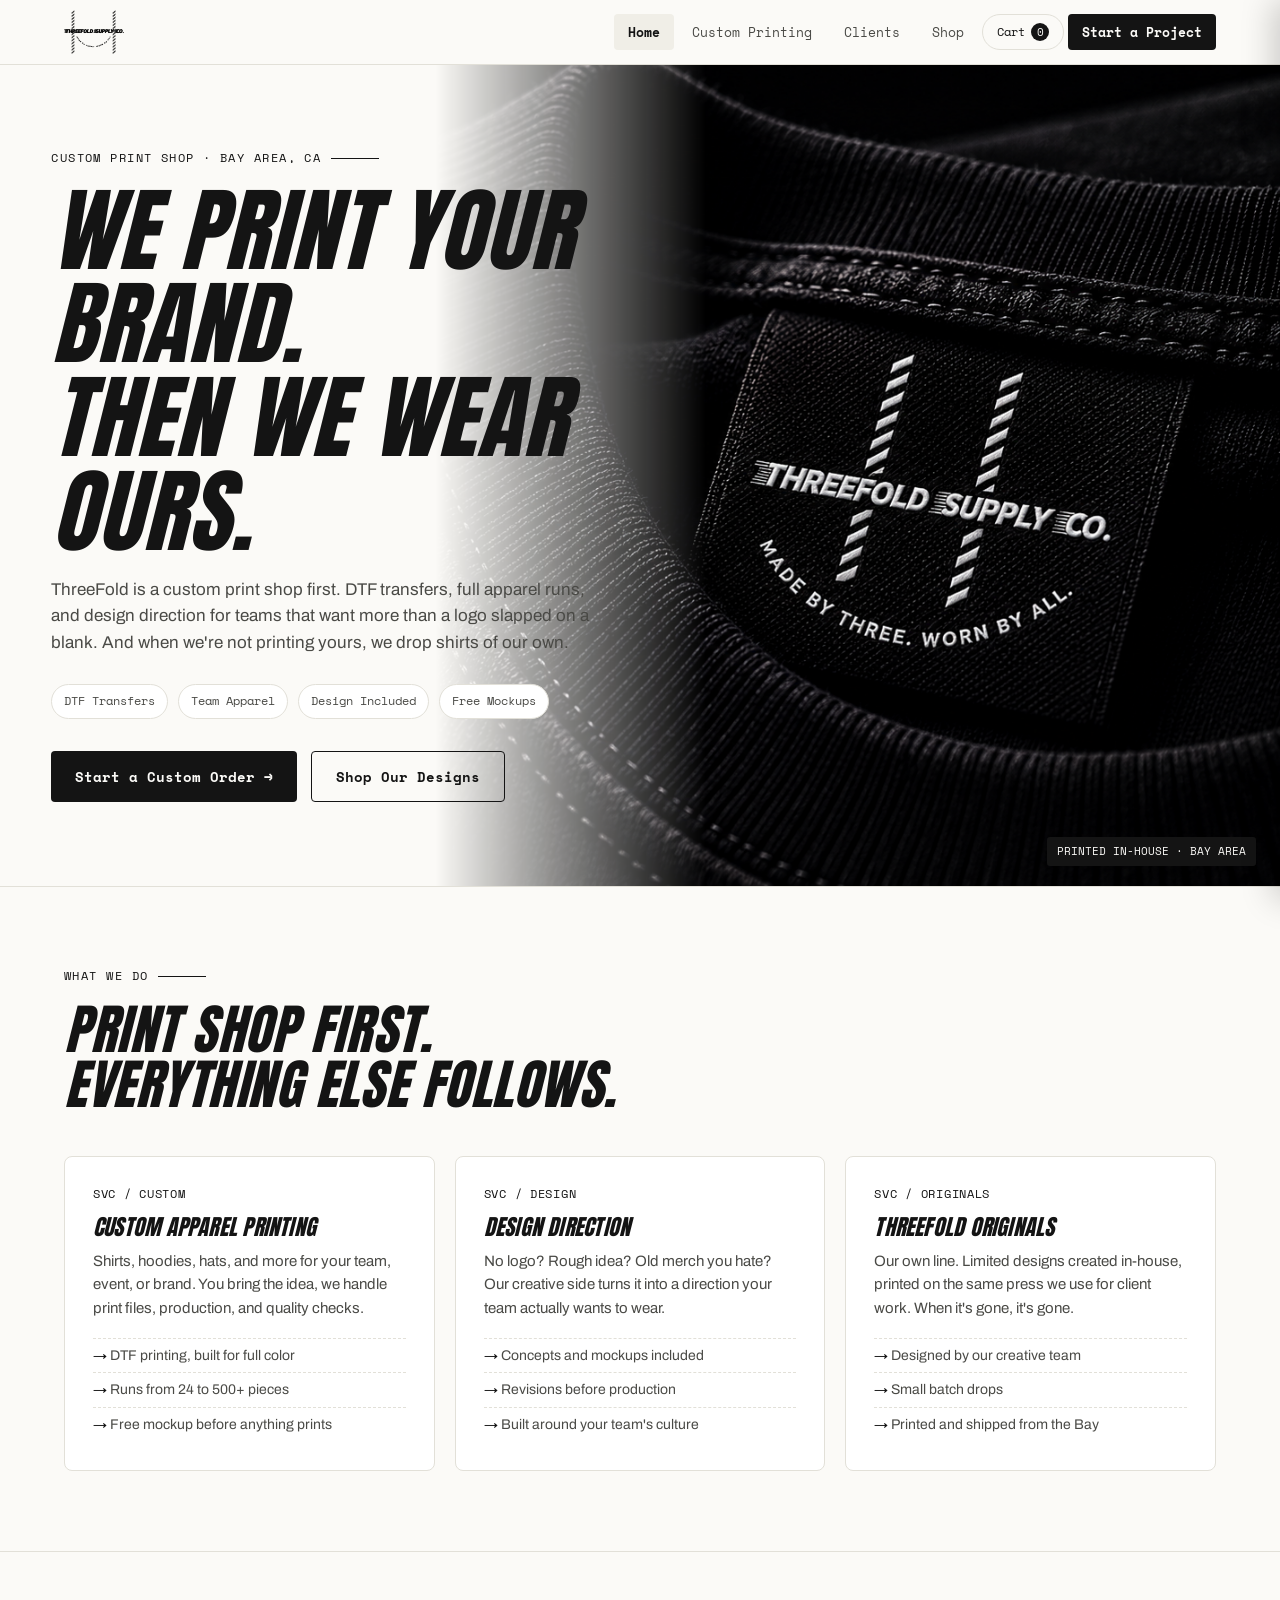
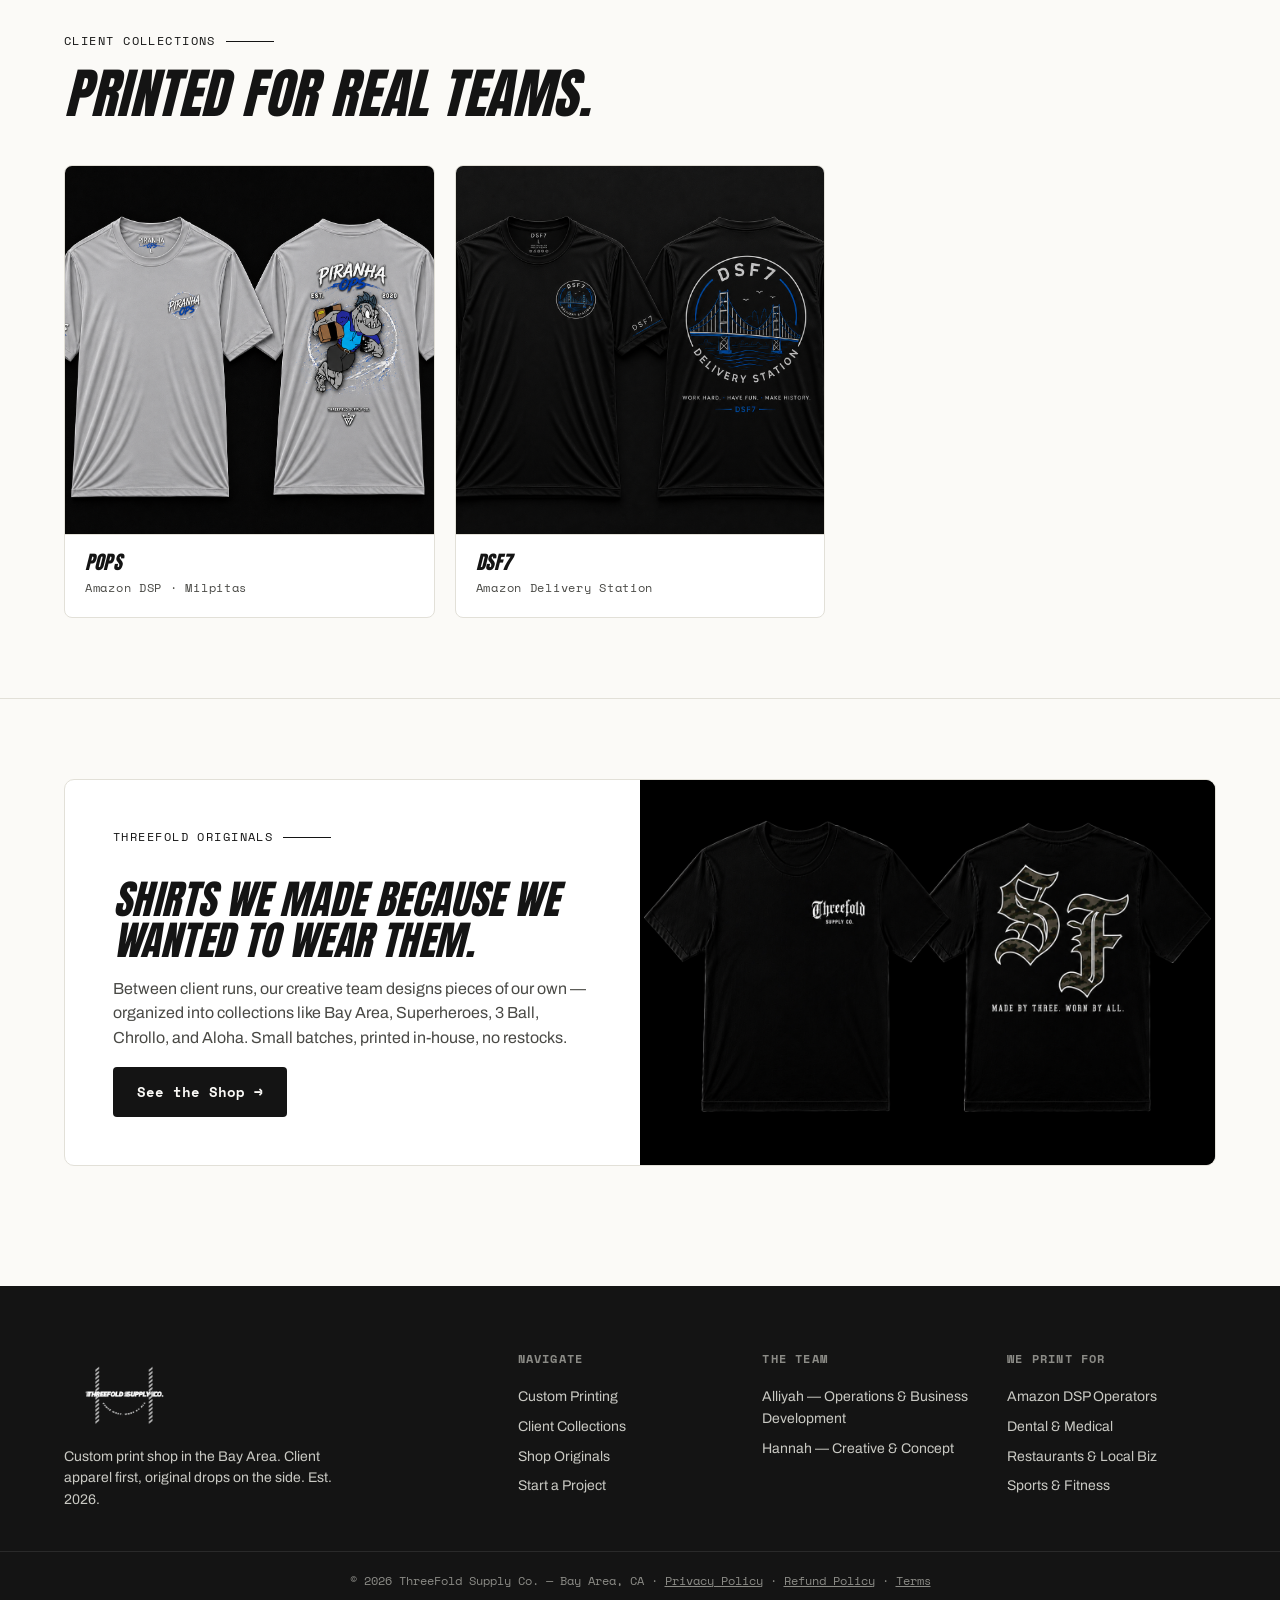
==== commit dce8cd9e: "Product image lightbox + new header logo - shop.html: clicking any product image opens a fullscreen " ====
--- a/index.html
+++ b/index.html
@@ -26,7 +26,7 @@
 
 <nav>
   <div class="nav-inner">
-    <a class="brand" href="index.html"><img src="images/brand/Logo%20(BG%20removed)%20(2).png" alt="ThreeFold Supply Co."></a>
+    <a class="brand" href="index.html"><img src="images/brand/threefold-logo-dark.png" alt="ThreeFold Supply Co."></a>
     <div class="nav-links">
       <a href="index.html" class="active">Home</a>
       <a href="custom-printing.html">Custom Printing</a>
--- a/css/site.css
+++ b/css/site.css
@@ -29,7 +29,8 @@
 nav{position:sticky;top:0;z-index:50;background:var(--paper);border-bottom:1px solid var(--line)}
 .nav-inner{max-width:1200px;margin:0 auto;padding:0 24px;height:64px;display:flex;align-items:center;justify-content:space-between}
 .brand{display:flex;align-items:center;gap:10px;font-family:var(--display);font-style:italic;font-size:20px;letter-spacing:.5px;text-transform:uppercase}
-.brand img{height:46px;width:auto;border-radius:6px;display:block}
+.brand img{height:44px;width:auto;display:block}
+footer .brand img{height:84px}
 .nav-links{display:flex;gap:4px;align-items:center}
 .nav-links a{background:none;border:none;font-family:var(--mono);font-size:13px;padding:8px 14px;color:var(--ink-soft);border-radius:4px;transition:.15s}
 .nav-links a:hover{color:var(--ink);background:#F0EEE7}
@@ -291,3 +292,20 @@
 .ordered-banner{background:#123d1f;color:#eafff0;font-family:var(--mono);font-size:14px}
 .ordered-banner .wrap{padding:14px 24px}
 @media(max-width:640px){.cart-link{padding:7px 10px}}
+
+
+/* ---------- product image lightbox ---------- */
+.pcard .pmedia{cursor:zoom-in}
+.lightbox{position:fixed;inset:0;z-index:90;display:none}
+body.lb-open{overflow:hidden}
+body.lb-open .lightbox{display:block}
+.lb-backdrop{position:absolute;inset:0;background:rgba(0,0,0,.85)}
+.lb-inner{position:absolute;inset:0;display:flex;flex-direction:column;align-items:center;justify-content:center;gap:16px;padding:24px;overflow:auto}
+.lb-img{max-height:76vh;max-width:92vw;object-fit:contain;border-radius:8px;background:#0e0e0e}
+.lb-x{position:absolute;top:14px;right:18px;background:none;border:none;color:#fff;font-size:34px;line-height:1;cursor:pointer;z-index:2}
+.lb-card{background:var(--paper);border:none;border-radius:10px;padding:14px 16px;display:flex;flex-direction:column;gap:10px;min-width:min(320px,92vw);max-width:92vw}
+.lb-meta{display:flex;justify-content:space-between;align-items:center}
+.lb-meta b{font-size:15px}.lb-meta span{font-family:var(--mono);font-size:14px}
+.lb-buy{display:flex;gap:8px}
+.lb-buy .add-btn{flex:1;justify-content:center}
+@media(max-width:640px){.lb-img{max-height:64vh}}
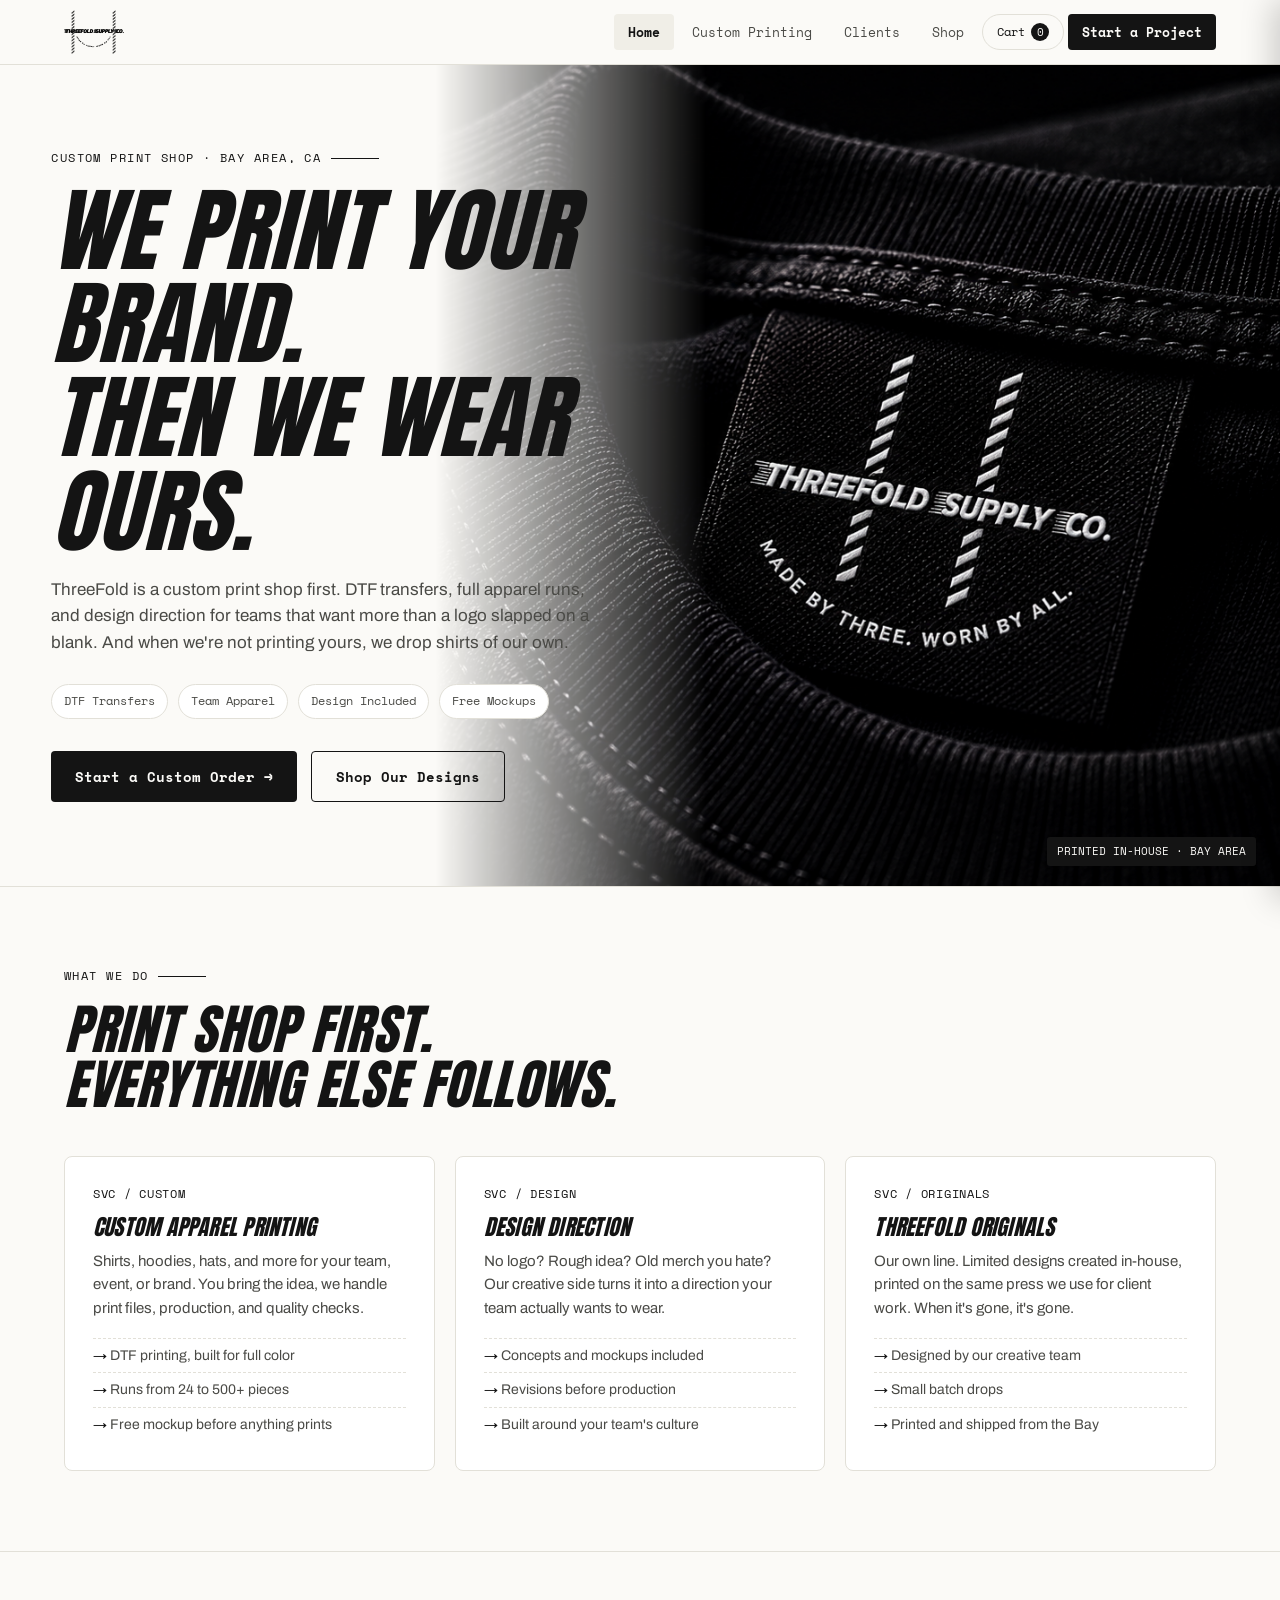
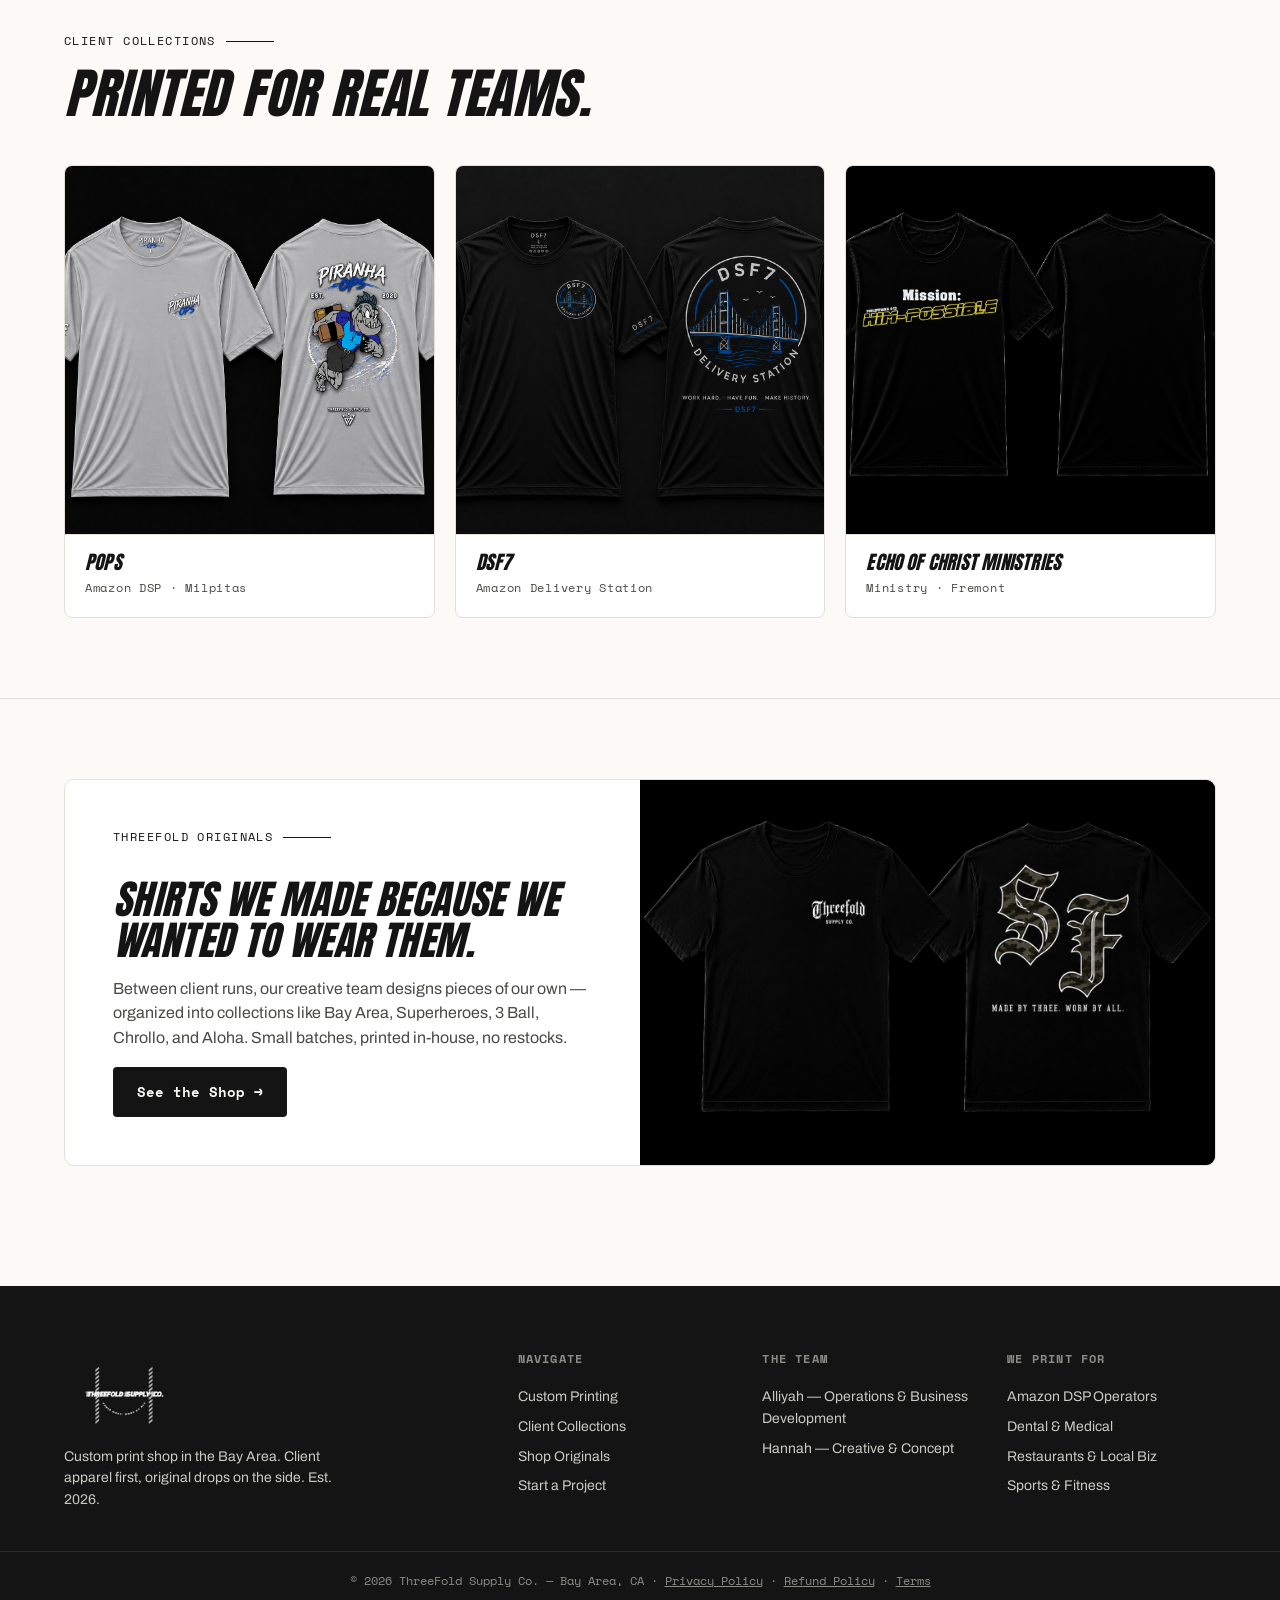
==== commit 629fc139: "Lightbox single-card layout + Echo of Christ design live Lightbox: image and info are now one rounde" ====
--- a/index.html
+++ b/index.html
@@ -119,6 +119,10 @@
           <div class="imgbox"><img src="images/work/DSF7/DESIGN%201%20.png" alt="DSF7 design"></div>
           <div class="work-meta"><h3>DSF7</h3><span class="spec">Amazon Delivery Station</span></div>
         </div>
+        <div class="work-card" onclick="location.href='clients.html#case-echo'">
+          <div class="imgbox"><img src="images/work/Echo%20of%20Christ%20Ministries/HIM-POSSIBLE.png" alt="Echo of Christ Ministries design"></div>
+          <div class="work-meta"><h3>Echo of Christ Ministries</h3><span class="spec">Ministry · Fremont</span></div>
+        </div>
       </div>
     </div>
   </section>
--- a/css/site.css
+++ b/css/site.css
@@ -300,12 +300,15 @@
 body.lb-open{overflow:hidden}
 body.lb-open .lightbox{display:block}
 .lb-backdrop{position:absolute;inset:0;background:rgba(0,0,0,.85)}
-.lb-inner{position:absolute;inset:0;display:flex;flex-direction:column;align-items:center;justify-content:center;gap:16px;padding:24px;overflow:auto}
-.lb-img{max-height:76vh;max-width:92vw;object-fit:contain;border-radius:8px;background:#0e0e0e}
+.lb-inner{position:absolute;inset:0;display:flex;align-items:center;justify-content:center;padding:24px;overflow:auto}
 .lb-x{position:absolute;top:14px;right:18px;background:none;border:none;color:#fff;font-size:34px;line-height:1;cursor:pointer;z-index:2}
-.lb-card{background:var(--paper);border:none;border-radius:10px;padding:14px 16px;display:flex;flex-direction:column;gap:10px;min-width:min(320px,92vw);max-width:92vw}
-.lb-meta{display:flex;justify-content:space-between;align-items:center}
-.lb-meta b{font-size:15px}.lb-meta span{font-family:var(--mono);font-size:14px}
-.lb-buy{display:flex;gap:8px}
-.lb-buy .add-btn{flex:1;justify-content:center}
-@media(max-width:640px){.lb-img{max-height:64vh}}
+.lb-card{background:var(--paper);border:none;border-radius:12px;overflow:hidden;display:flex;flex-direction:column;width:100%;max-width:min(560px,94vw);box-shadow:0 20px 60px rgba(0,0,0,.5)}
+.lb-media{background:#0e0e0e;display:flex;align-items:center;justify-content:center}
+.lb-media img{width:100%;max-height:70vh;object-fit:contain;display:block}
+.lb-bar{display:flex;align-items:center;justify-content:space-between;gap:14px;padding:16px 18px}
+.lb-meta{display:flex;flex-direction:column;gap:2px}
+.lb-meta b{font-size:15px}
+.lb-meta span{font-family:var(--mono);font-size:14px;color:var(--ink-soft)}
+.lb-buy{display:flex;gap:8px;align-items:center}
+.lb-buy .add-btn{white-space:nowrap}
+@media(max-width:560px){.lb-bar{flex-direction:column;align-items:stretch}.lb-buy{width:100%}.lb-buy .add-btn{flex:1;justify-content:center}.lb-media img{max-height:60vh}}
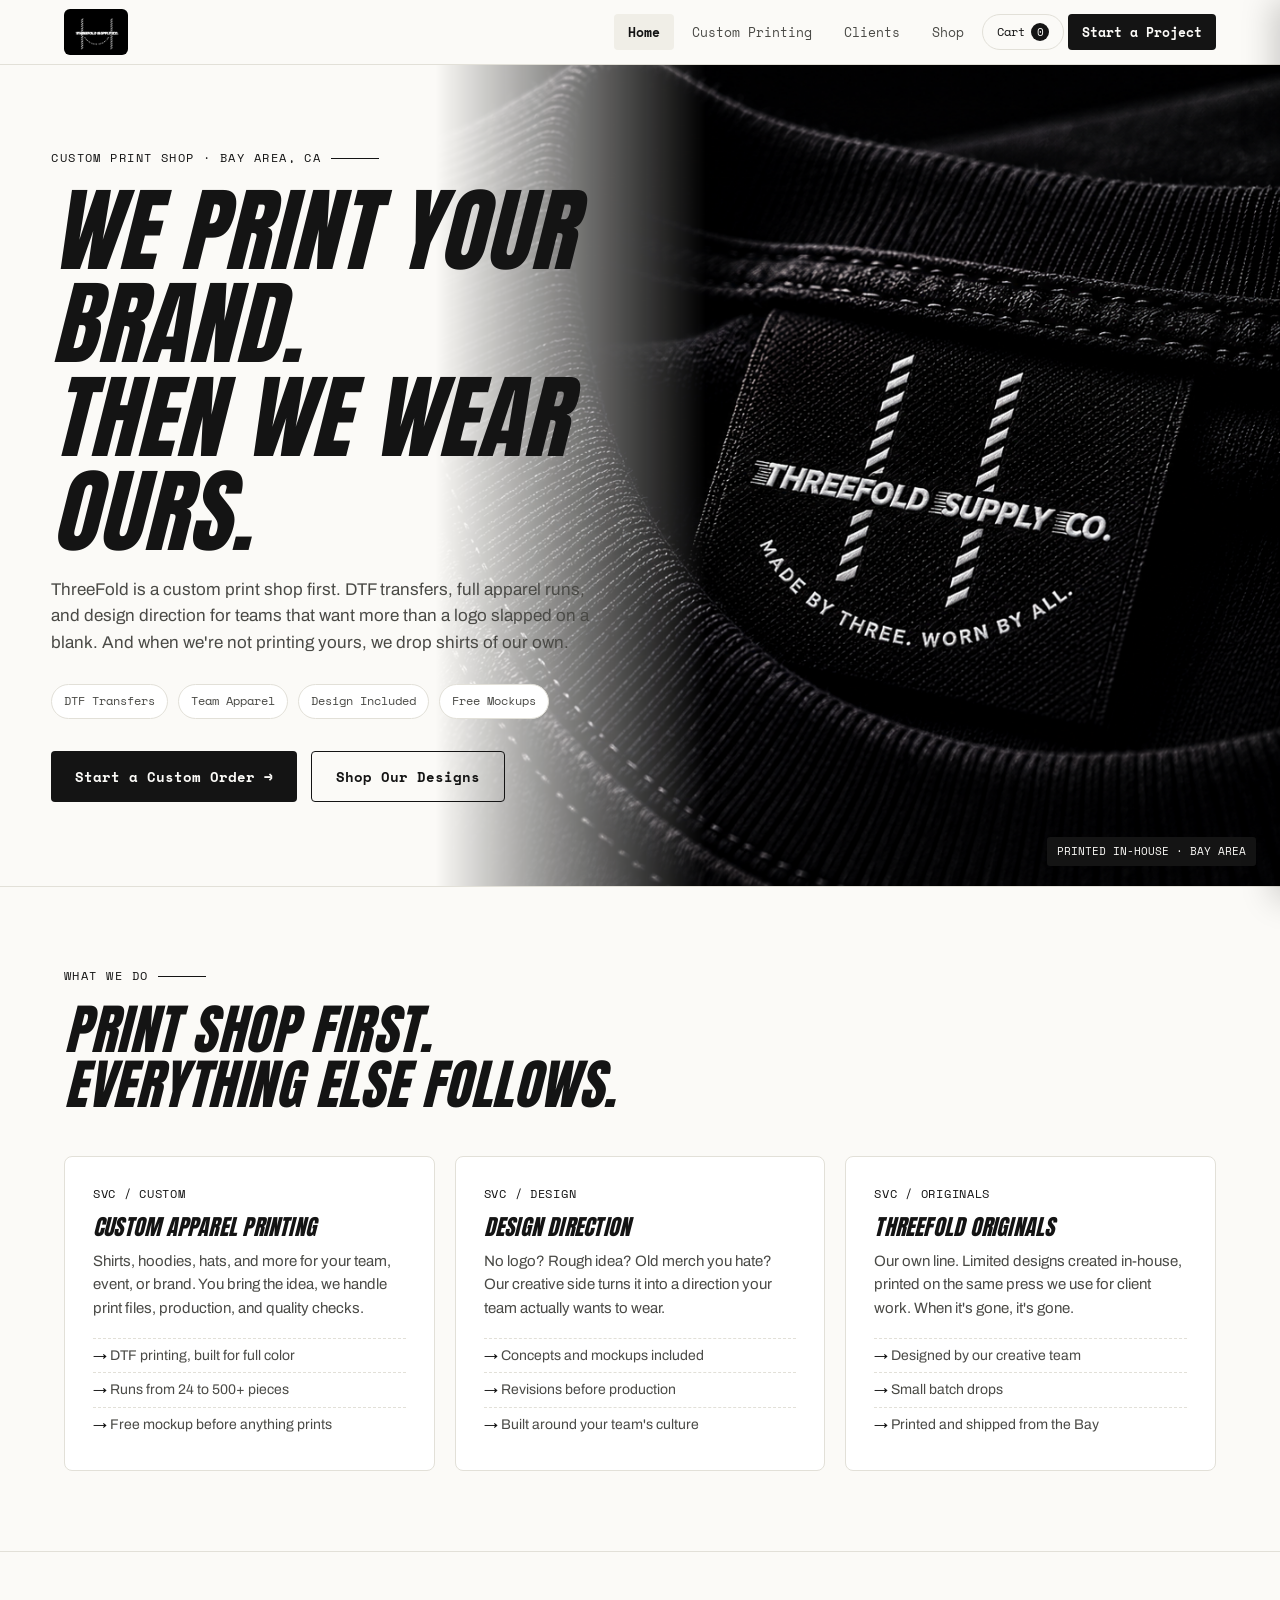
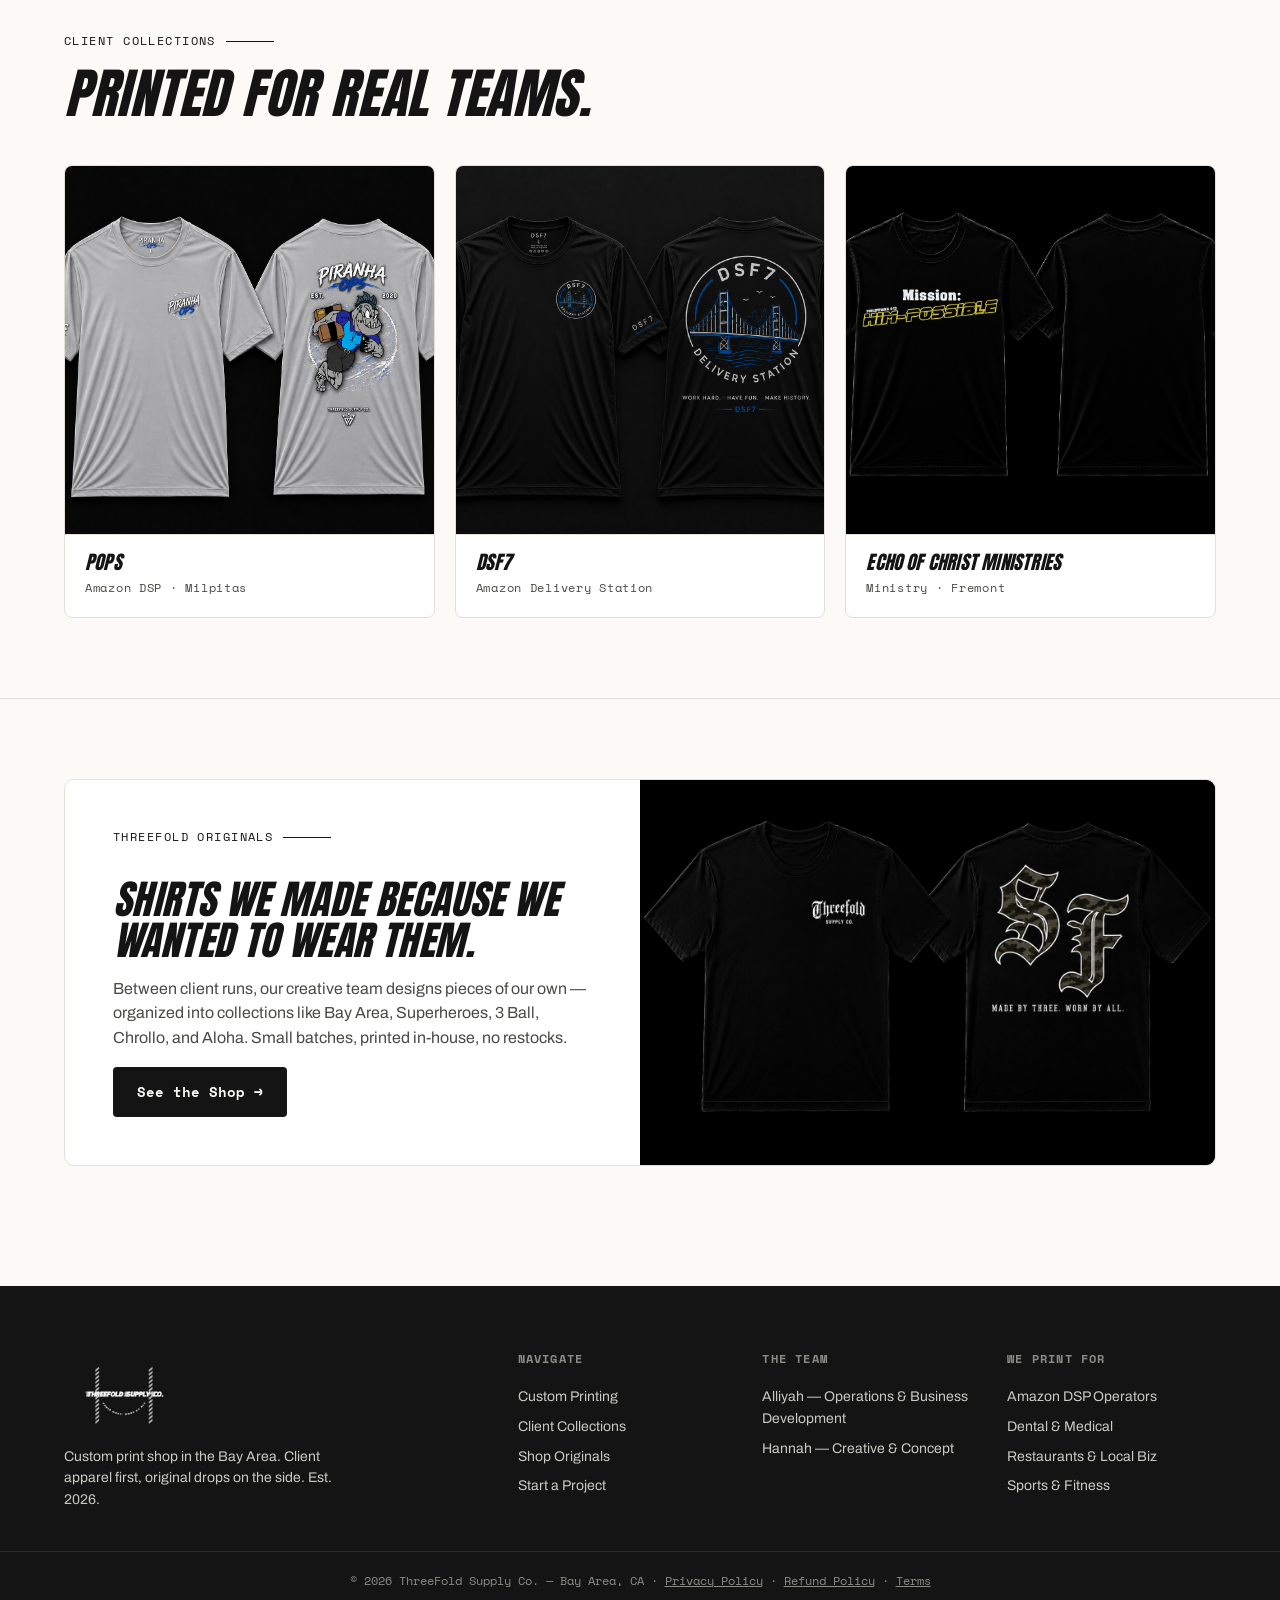
==== commit 347733cd: "Lightbox big image, black-box nav logo, shop filter/sort + banner move - Lightbox: image is the hero" ====
--- a/index.html
+++ b/index.html
@@ -26,7 +26,7 @@
 
 <nav>
   <div class="nav-inner">
-    <a class="brand" href="index.html"><img src="images/brand/threefold-logo-dark.png" alt="ThreeFold Supply Co."></a>
+    <a class="brand" href="index.html"><img src="images/brand/ThreeFold%20Logo.png" alt="ThreeFold Supply Co."></a>
     <div class="nav-links">
       <a href="index.html" class="active">Home</a>
       <a href="custom-printing.html">Custom Printing</a>
--- a/css/site.css
+++ b/css/site.css
@@ -29,8 +29,8 @@
 nav{position:sticky;top:0;z-index:50;background:var(--paper);border-bottom:1px solid var(--line)}
 .nav-inner{max-width:1200px;margin:0 auto;padding:0 24px;height:64px;display:flex;align-items:center;justify-content:space-between}
 .brand{display:flex;align-items:center;gap:10px;font-family:var(--display);font-style:italic;font-size:20px;letter-spacing:.5px;text-transform:uppercase}
-.brand img{height:44px;width:auto;display:block}
-footer .brand img{height:84px}
+.brand img{height:46px;width:auto;display:block;border-radius:6px}
+footer .brand img{height:84px;border-radius:0}
 .nav-links{display:flex;gap:4px;align-items:center}
 .nav-links a{background:none;border:none;font-family:var(--mono);font-size:13px;padding:8px 14px;color:var(--ink-soft);border-radius:4px;transition:.15s}
 .nav-links a:hover{color:var(--ink);background:#F0EEE7}
@@ -300,15 +300,58 @@
 body.lb-open{overflow:hidden}
 body.lb-open .lightbox{display:block}
 .lb-backdrop{position:absolute;inset:0;background:rgba(0,0,0,.85)}
-.lb-inner{position:absolute;inset:0;display:flex;align-items:center;justify-content:center;padding:24px;overflow:auto}
+.lb-inner{position:absolute;inset:0;display:flex;align-items:center;justify-content:center;padding:20px;overflow:auto}
 .lb-x{position:absolute;top:14px;right:18px;background:none;border:none;color:#fff;font-size:34px;line-height:1;cursor:pointer;z-index:2}
-.lb-card{background:var(--paper);border:none;border-radius:12px;overflow:hidden;display:flex;flex-direction:column;width:100%;max-width:min(560px,94vw);box-shadow:0 20px 60px rgba(0,0,0,.5)}
-.lb-media{background:#0e0e0e;display:flex;align-items:center;justify-content:center}
-.lb-media img{width:100%;max-height:70vh;object-fit:contain;display:block}
-.lb-bar{display:flex;align-items:center;justify-content:space-between;gap:14px;padding:16px 18px}
+/* card shrink-wraps the (large) image; the bar spans the full image width */
+.lb-card{display:inline-block;max-width:94vw;background:var(--paper);border-radius:12px;overflow:hidden;box-shadow:0 20px 60px rgba(0,0,0,.5)}
+.lb-media{background:#0e0e0e;font-size:0}
+.lb-media img{max-height:85vh;max-width:94vw;width:auto;height:auto;display:block;margin:0 auto}
+.lb-bar{display:flex;align-items:center;justify-content:space-between;gap:16px;padding:18px 22px}
 .lb-meta{display:flex;flex-direction:column;gap:2px}
-.lb-meta b{font-size:15px}
+.lb-meta b{font-size:16px}
 .lb-meta span{font-family:var(--mono);font-size:14px;color:var(--ink-soft)}
-.lb-buy{display:flex;gap:8px;align-items:center}
+.lb-buy{display:flex;gap:10px;align-items:center}
+.lb-buy .size-select{min-width:84px}
 .lb-buy .add-btn{white-space:nowrap}
-@media(max-width:560px){.lb-bar{flex-direction:column;align-items:stretch}.lb-buy{width:100%}.lb-buy .add-btn{flex:1;justify-content:center}.lb-media img{max-height:60vh}}
+@media(max-width:560px){.lb-media img{max-height:64vh}.lb-bar{flex-direction:column;align-items:stretch}.lb-buy{width:100%}.lb-buy .add-btn{flex:1;justify-content:center}}
+
+
+/* ---------- custom checkout ---------- */
+.co-grid{display:grid;grid-template-columns:1fr .95fr;gap:28px;align-items:start}
+@media(max-width:860px){.co-grid{grid-template-columns:1fr}}
+.co-panel{background:#fff;border:1px solid var(--line);border-radius:12px;padding:28px}
+.co-h{font-family:var(--mono);font-size:15px;font-weight:700;letter-spacing:.08em;text-transform:uppercase;margin-bottom:18px}
+.co-item{display:flex;gap:14px;padding:14px 0;border-top:1px solid var(--line);align-items:center}
+.co-item:first-child{border-top:none}
+.co-thumb{width:64px;height:64px;border-radius:8px;background:#0e0e0e;object-fit:cover;flex:none}
+.co-thumb-txt{display:flex;align-items:center;justify-content:center;color:#fff;font-family:var(--display);font-style:italic;font-size:18px}
+.co-it-main b{font-size:15px;display:block}
+.co-it-main small{font-family:var(--mono);font-size:12px;color:var(--ink-soft)}
+.co-amt{margin-left:auto;font-family:var(--mono);font-size:14px}
+.co-totals{margin-top:16px;border-top:1px solid var(--line);padding-top:14px;font-size:14px}
+.co-trow{display:flex;justify-content:space-between;padding:5px 0;color:var(--ink-soft)}
+.co-trow.co-grand{color:var(--ink);font-weight:700;font-size:17px;border-top:1px solid var(--line);margin-top:8px;padding-top:12px}
+.co-ship-note{margin-top:16px;font-size:13px;color:var(--ink-soft)}
+.co-field{margin-bottom:14px}
+.co-field label{display:block;font-family:var(--mono);font-size:11px;letter-spacing:.08em;text-transform:uppercase;color:var(--ink-soft);margin-bottom:6px}
+.co-field input{width:100%;font-family:var(--body);font-size:15px;padding:13px 14px;border:1px solid var(--line);border-radius:8px;background:#fff;color:var(--ink)}
+.co-field input:focus{outline:2px solid var(--accent);border-color:transparent}
+.co-three{display:grid;grid-template-columns:1fr .6fr .8fr;gap:12px}
+@media(max-width:480px){.co-three{grid-template-columns:1fr}}
+.co-pe{margin:8px 0 16px;min-height:44px}
+.co-error{color:#c0392b;font-family:var(--mono);font-size:13px;margin-bottom:12px}
+.co-pay{width:100%;justify-content:center;font-size:15px;padding:16px}
+.co-pay:disabled{opacity:.5;cursor:not-allowed}
+.co-secure{text-align:center;font-family:var(--mono);font-size:11px;color:var(--ink-soft);margin-top:12px}
+
+
+/* ---------- shop filter/sort bar ---------- */
+.shop-controls{display:flex;justify-content:space-between;align-items:center;gap:16px;flex-wrap:wrap;margin:0 auto;padding-top:8px}
+.chips{display:flex;gap:8px;flex-wrap:wrap}
+.chip{background:#fff;border:1px solid var(--line);border-radius:99px;font-family:var(--mono);font-size:12px;padding:8px 14px;color:var(--ink-soft);transition:.15s}
+.chip:hover{border-color:var(--ink);color:var(--ink)}
+.chip.active{background:var(--ink);border-color:var(--ink);color:var(--paper)}
+.sort{display:flex;align-items:center;gap:8px}
+.sort label{font-family:var(--mono);font-size:11px;letter-spacing:.08em;text-transform:uppercase;color:var(--ink-soft)}
+.sort select{font-family:var(--mono);font-size:13px;padding:8px 10px;border:1px solid var(--line);border-radius:6px;background:#fff;color:var(--ink)}
+@media(max-width:560px){.shop-controls{align-items:flex-start}}
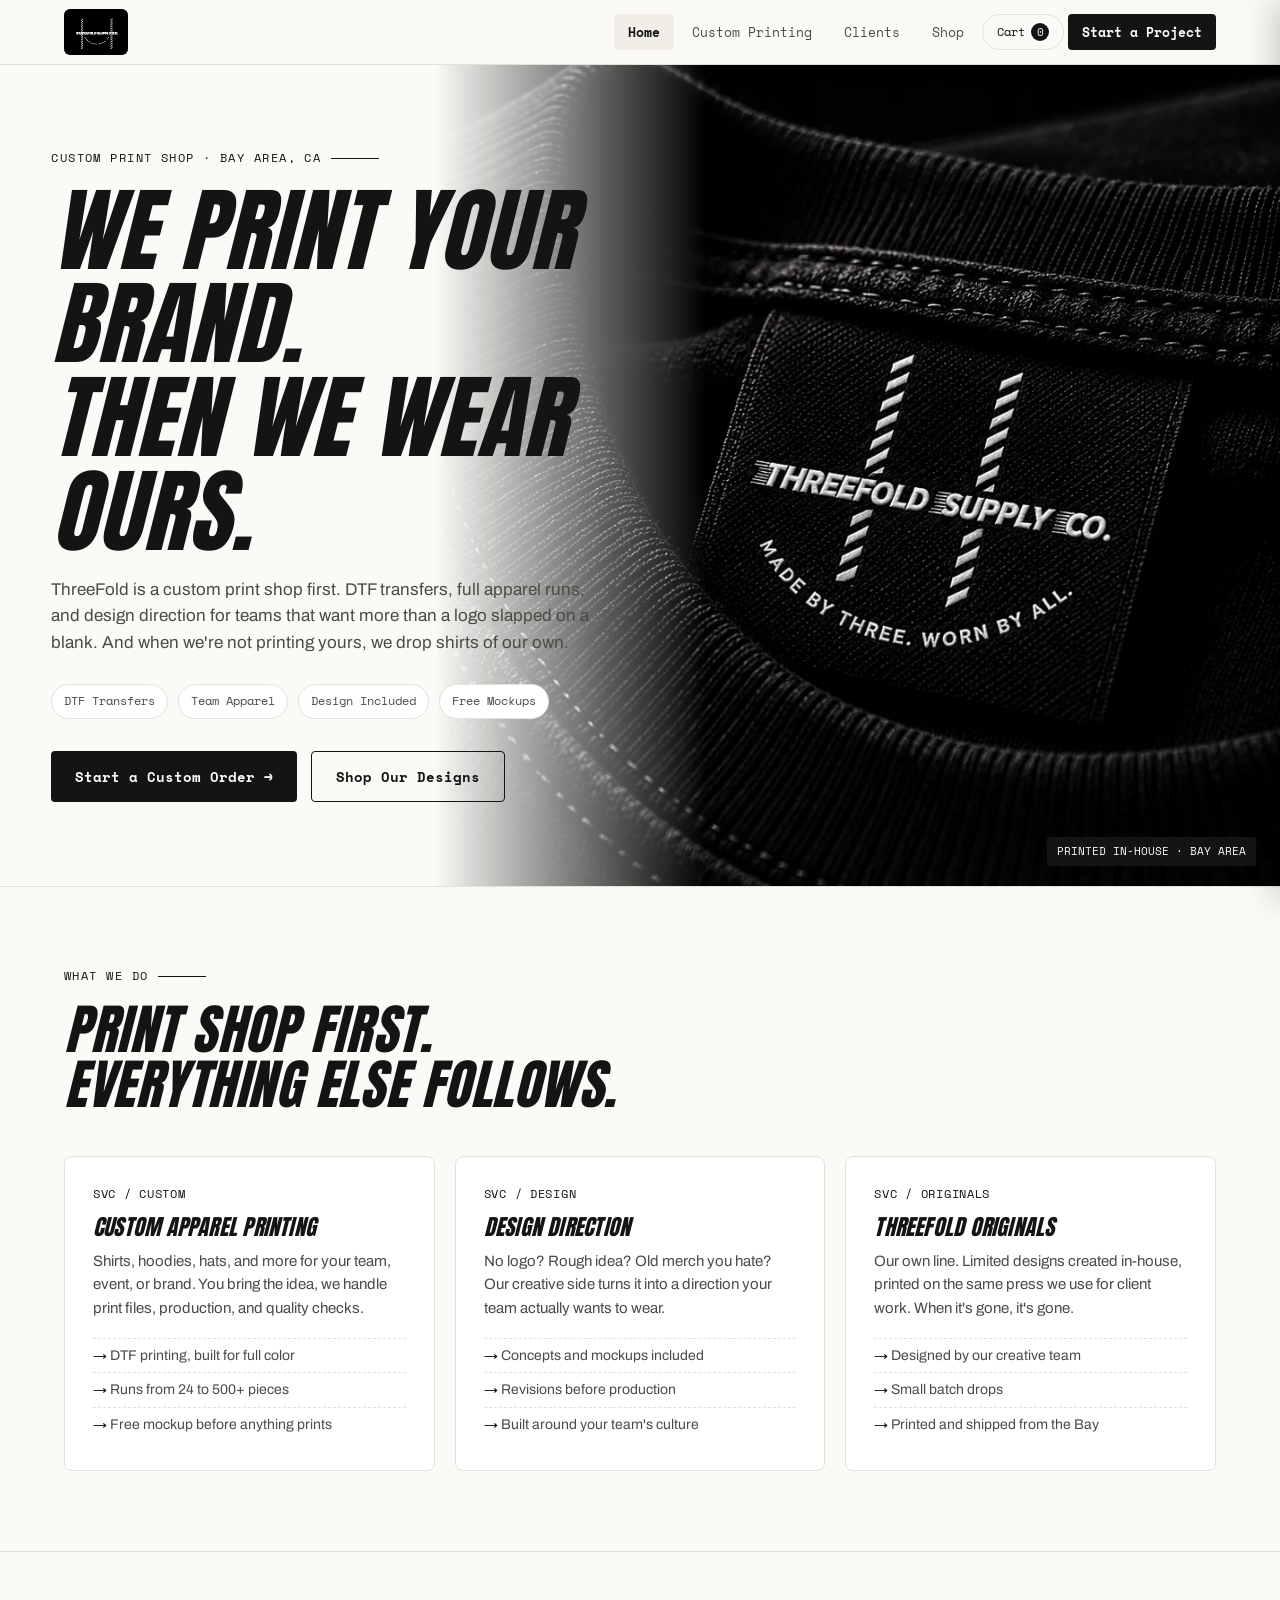
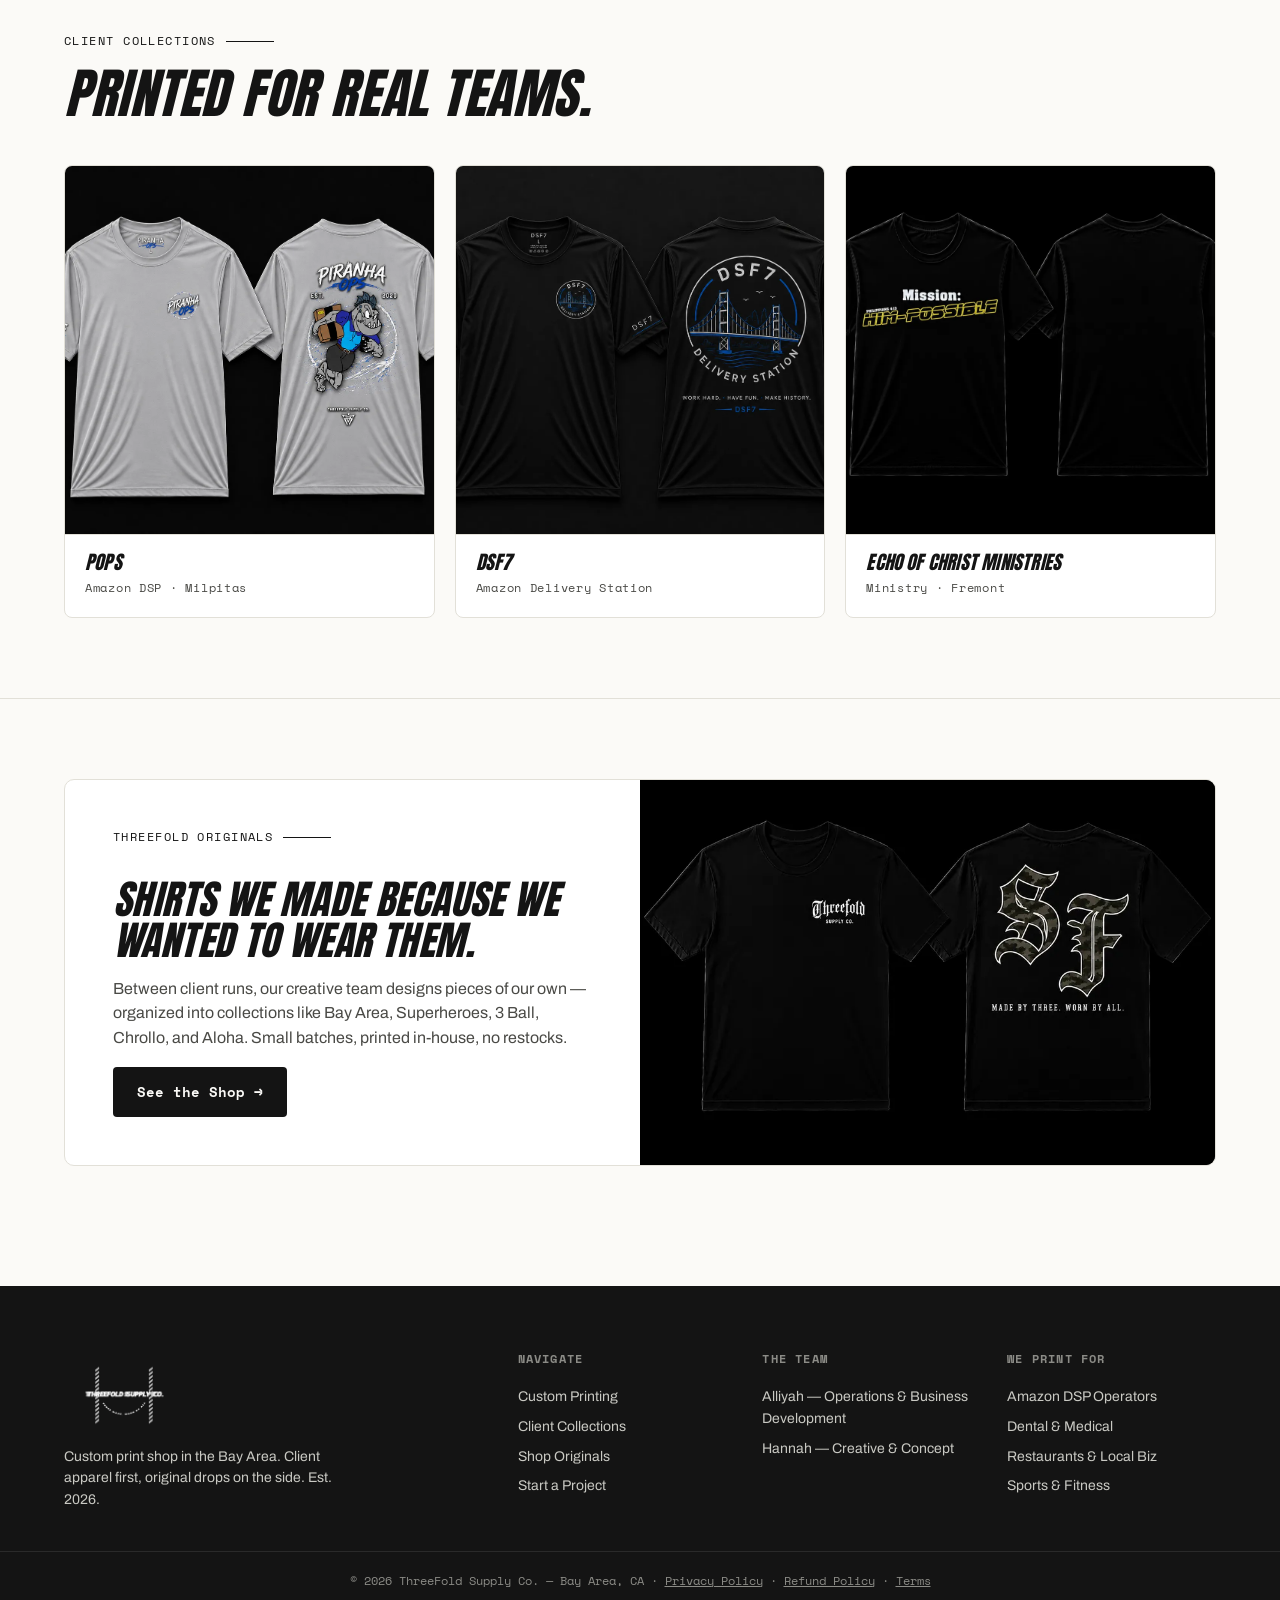
==== commit 785ffa98: "Shop image pipeline: WebP + lazy loading + right-sizing shop.html shipped 31.1MB of PNGs (26 images," ====
--- a/index.html
+++ b/index.html
@@ -26,7 +26,7 @@
 
 <nav>
   <div class="nav-inner">
-    <a class="brand" href="index.html"><img src="images/brand/ThreeFold%20Logo.png" alt="ThreeFold Supply Co."></a>
+    <a class="brand" href="index.html"><picture><source srcset="images/brand/ThreeFold%20Logo.webp" type="image/webp"><img src="images/brand/ThreeFold%20Logo.png" alt="ThreeFold Supply Co." width="1240" height="894"></picture></a>
     <div class="nav-links">
       <a href="index.html" class="active">Home</a>
       <a href="custom-printing.html">Custom Printing</a>
@@ -62,7 +62,7 @@
       </div>
     </div>
     <div class="blendbox">
-          <img src="images/hero-main.png" alt="ThreeFold printed apparel">
+          <picture><source srcset="images/hero-main.webp" type="image/webp"><img src="images/hero-main.png" alt="ThreeFold printed apparel" width="1717" height="916"></picture>
           <span class="gangsheet-label">PRINTED IN-HOUSE · BAY AREA</span>
         </div>
   </section>
@@ -112,15 +112,15 @@
       <h2>Printed for real teams.</h2>
       <div class="work-grid">
         <div class="work-card" onclick="location.href='clients.html#case-pops'">
-          <div class="imgbox"><img src="images/work/POPS/Design%201.png" alt="POPS design"></div>
+          <div class="imgbox"><picture><source srcset="images/work/POPS/Design%201.webp" type="image/webp"><img src="images/work/POPS/Design%201.png" alt="POPS design" width="1387" height="1134" loading="lazy"></picture></div>
           <div class="work-meta"><h3>POPS</h3><span class="spec">Amazon DSP · Milpitas</span></div>
         </div>
         <div class="work-card" onclick="location.href='clients.html#case-dsf7'">
-          <div class="imgbox"><img src="images/work/DSF7/DESIGN%201%20.png" alt="DSF7 design"></div>
+          <div class="imgbox"><picture><source srcset="images/work/DSF7/DESIGN%201%20.webp" type="image/webp"><img src="images/work/DSF7/DESIGN%201%20.png" alt="DSF7 design" width="1402" height="1122" loading="lazy"></picture></div>
           <div class="work-meta"><h3>DSF7</h3><span class="spec">Amazon Delivery Station</span></div>
         </div>
         <div class="work-card" onclick="location.href='clients.html#case-echo'">
-          <div class="imgbox"><img src="images/work/Echo%20of%20Christ%20Ministries/HIM-POSSIBLE.png" alt="Echo of Christ Ministries design"></div>
+          <div class="imgbox"><picture><source srcset="images/work/Echo%20of%20Christ%20Ministries/HIM-POSSIBLE.webp" type="image/webp"><img src="images/work/Echo%20of%20Christ%20Ministries/HIM-POSSIBLE.png" alt="Echo of Christ Ministries design" width="1389" height="1132" loading="lazy"></picture></div>
           <div class="work-meta"><h3>Echo of Christ Ministries</h3><span class="spec">Ministry · Fremont</span></div>
         </div>
       </div>
@@ -138,7 +138,7 @@
         </div>
         <div class="split-visual">
           <div class="ph" style="width:100%;height:100%">
-            <img src="images/work/Threefold%20(Our%20Work)/Bay%20Area/SF%20FONT%20(CAMO).png" alt="ThreeFold original design" style="position:absolute;inset:0;width:100%;height:100%;object-fit:cover" onerror="this.remove()">
+            <picture><source srcset="images/work/Threefold%20(Our%20Work)/Bay%20Area/SF%20FONT%20(CAMO).webp" type="image/webp"><img src="images/work/Threefold%20(Our%20Work)/Bay%20Area/SF%20FONT%20(CAMO).png" alt="ThreeFold original design" style="position:absolute;inset:0;width:100%;height:100%;object-fit:cover" onerror="this.remove()" width="1402" height="1122" loading="lazy"></picture>
           </div>
         </div>
       </div>
@@ -149,7 +149,7 @@
 <footer>
   <div class="footer-inner">
     <div>
-      <div class="brand"><img src="images/brand/Logo%20(BG%20removed)%20(2).png" alt="ThreeFold Supply Co." style="height:84px;width:auto"></div>
+      <div class="brand"><picture><source srcset="images/brand/Logo%20(BG%20removed)%20(2).webp" type="image/webp"><img src="images/brand/Logo%20(BG%20removed)%20(2).png" alt="ThreeFold Supply Co." style="height:84px;width:auto" width="1240" height="894" loading="lazy"></picture></div>
       <p style="font-size:14px;max-width:280px">Custom print shop in the Bay Area. Client apparel first, original drops on the side. Est. 2026.</p>
     </div>
     <div>
--- a/css/site.css
+++ b/css/site.css
@@ -300,20 +300,22 @@
 body.lb-open{overflow:hidden}
 body.lb-open .lightbox{display:block}
 .lb-backdrop{position:absolute;inset:0;background:rgba(0,0,0,.85)}
-.lb-inner{position:absolute;inset:0;display:flex;align-items:center;justify-content:center;padding:20px;overflow:auto}
+/* Image alone + separate fixed-width bar, both centered in a flex column. No JS sizing. */
+.lb-inner{position:absolute;inset:0;display:flex;flex-direction:column;align-items:center;justify-content:center;gap:14px;padding:20px;overflow:auto}
 .lb-x{position:absolute;top:14px;right:18px;background:none;border:none;color:#fff;font-size:34px;line-height:1;cursor:pointer;z-index:2}
-/* card shrink-wraps the (large) image; the bar spans the full image width */
-.lb-card{display:inline-block;max-width:94vw;background:var(--paper);border-radius:12px;overflow:hidden;box-shadow:0 20px 60px rgba(0,0,0,.5)}
-.lb-media{background:#0e0e0e;font-size:0}
-.lb-media img{max-height:85vh;max-width:94vw;width:auto;height:auto;display:block;margin:0 auto}
-.lb-bar{display:flex;align-items:center;justify-content:space-between;gap:16px;padding:18px 22px}
-.lb-meta{display:flex;flex-direction:column;gap:2px}
-.lb-meta b{font-size:16px}
-.lb-meta span{font-family:var(--mono);font-size:14px;color:var(--ink-soft)}
-.lb-buy{display:flex;gap:10px;align-items:center}
+.lb-img{max-height:calc(100vh - 140px);max-width:92vw;width:auto;height:auto;object-fit:contain;display:block;border-radius:8px}
+/* Controls bar — one slim strip, height = its content (no min-height). The bar carries the
+   `pcard` class for cart.js; .pcard{flex:0 0 250px} would otherwise make it 250px TALL in
+   this vertical flex column, so we reset flex here. */
+.lb-card{flex:none;width:min(560px,92vw);box-sizing:border-box;background:var(--paper);border:none;border-radius:10px;padding:14px 22px;box-shadow:0 20px 60px rgba(0,0,0,.5);display:flex;align-items:center;justify-content:space-between;gap:16px}
+.lb-card:hover{transform:none}
+.lb-meta{display:flex;align-items:baseline;gap:6px;min-width:0}
+.lb-meta b{font-size:15px;white-space:nowrap;overflow:hidden;text-overflow:ellipsis}
+.lb-meta span{font-family:var(--mono);font-size:14px;color:var(--ink-soft);white-space:nowrap}
+.lb-buy{display:flex;gap:10px;align-items:center;flex:none}
 .lb-buy .size-select{min-width:84px}
 .lb-buy .add-btn{white-space:nowrap}
-@media(max-width:560px){.lb-media img{max-height:64vh}.lb-bar{flex-direction:column;align-items:stretch}.lb-buy{width:100%}.lb-buy .add-btn{flex:1;justify-content:center}}
+@media(max-width:560px){.lb-card{flex-direction:column;align-items:stretch;gap:12px}.lb-buy{width:100%}.lb-buy .add-btn{flex:1;justify-content:center}}
 
 
 /* ---------- custom checkout ---------- */
@@ -343,6 +345,8 @@
 .co-pay{width:100%;justify-content:center;font-size:15px;padding:16px}
 .co-pay:disabled{opacity:.5;cursor:not-allowed}
 .co-secure{text-align:center;font-family:var(--mono);font-size:11px;color:var(--ink-soft);margin-top:12px}
+.co-consent{text-align:center;font-family:var(--mono);font-size:11px;color:var(--ink-soft);margin-top:12px;line-height:1.6}
+.co-consent a{text-decoration:underline}
 
 
 /* ---------- shop filter/sort bar ---------- */
@@ -355,3 +359,69 @@
 .sort label{font-family:var(--mono);font-size:11px;letter-spacing:.08em;text-transform:uppercase;color:var(--ink-soft)}
 .sort select{font-family:var(--mono);font-size:13px;padding:8px 10px;border:1px solid var(--line);border-radius:6px;background:#fff;color:var(--ink)}
 @media(max-width:560px){.shop-controls{align-items:flex-start}}
+
+
+/* ---------- start / project questionnaire ---------- */
+.qform{margin-top:40px;max-width:900px}
+.fsec{border-top:1px solid var(--line);padding-top:28px;margin-top:28px}
+.fsec:first-of-type{border-top:none;margin-top:24px;padding-top:0}
+.fsec-title{font-family:var(--mono);font-size:12px;letter-spacing:.12em;text-transform:uppercase;color:var(--accent);margin-bottom:18px}
+.req{color:#c0392b}
+.fhint{font-family:var(--mono);font-size:11px;color:var(--ink-soft);margin-top:6px;line-height:1.5}
+.form-grid.three{grid-template-columns:1fr 1fr 1fr}
+@media(max-width:760px){.form-grid.three{grid-template-columns:1fr}}
+.fcheck-wrap{display:flex;flex-wrap:wrap;gap:10px;margin-top:4px}
+.fcheck-item{display:flex;align-items:center;gap:9px;cursor:pointer;padding:9px 14px;border:1px solid var(--line);background:#fff;border-radius:6px;font-family:var(--mono);font-size:12px;color:var(--ink-soft);user-select:none;transition:.15s}
+.fcheck-item:hover{border-color:var(--ink);color:var(--ink)}
+.fcheck-item.sel{border-color:var(--ink);background:var(--ink);color:var(--paper)}
+.fcheck-box{position:relative;width:16px;height:16px;border:1px solid currentColor;border-radius:3px;flex:none}
+.fcheck-item.sel .fcheck-box::after{content:"";position:absolute;top:2px;left:5px;width:4px;height:8px;border:1.5px solid var(--paper);border-top:none;border-left:none;transform:rotate(45deg)}
+.ffile-area{border:1.5px dashed var(--line);border-radius:8px;padding:28px;text-align:center;cursor:pointer;transition:.15s;background:#fff}
+.ffile-area:hover{border-color:var(--ink)}
+.ffile-area.error{border-color:#c0392b}
+.ffile-icon{font-size:22px;color:var(--ink-soft)}
+.ffile-text{font-family:var(--mono);font-size:12px;color:var(--ink-soft);margin-top:8px;line-height:1.6}
+.ffile-list{margin-top:12px;display:flex;flex-direction:column;gap:8px}
+.ffile-list-item{display:flex;align-items:center;gap:10px;border:1px solid var(--line);border-radius:6px;padding:8px 12px;font-family:var(--mono);font-size:12px;background:#fff}
+.ffile-list-name{flex:1;overflow:hidden;text-overflow:ellipsis;white-space:nowrap}
+.ffile-list-size{color:var(--ink-soft)}
+.ffile-list-remove{background:none;border:none;font-size:18px;line-height:1;color:var(--ink-soft);cursor:pointer}
+.ffile-error-msg{display:none;color:#c0392b;font-family:var(--mono);font-size:12px;margin-top:8px}
+.ffile-error-msg.show{display:block}
+.fsubmit-row{margin-top:32px}
+.fsubmit-ack{display:flex;gap:10px;align-items:flex-start;cursor:pointer;font-size:14px;color:var(--ink-soft);line-height:1.5;max-width:640px}
+.fsubmit-ack input{margin-top:3px;flex:none}
+.fsubmit-ack-note{font-size:13px;color:var(--ink-soft);margin:10px 0 18px;line-height:1.5;max-width:640px}
+.btn-submit:disabled{opacity:.5;cursor:not-allowed}
+.form-success{display:none;text-align:center;padding:48px 20px}
+.form-success.show{display:block;animation:fadein .2s ease}
+.form-success-check{width:56px;height:56px;border-radius:50%;background:#123d1f;color:#eafff0;display:flex;align-items:center;justify-content:center;font-size:26px;margin:0 auto 18px}
+.form-success-h{font-size:clamp(28px,4vw,44px)}
+.form-success-body{color:var(--ink-soft);font-size:16px;max-width:460px;margin:12px auto 0;line-height:1.6}
+
+
+/* ---------- checkout shipping msg + code ---------- */
+.co-ship-msg{font-family:var(--mono);font-size:11px;color:var(--ink-soft);margin-top:8px}
+.co-code{margin-top:12px}
+.co-code-toggle{background:none;border:none;padding:0;font-family:var(--mono);font-size:12px;color:var(--ink);text-decoration:underline;cursor:pointer}
+.co-code-row{display:flex;gap:8px;margin-top:10px}
+.co-code-row input{flex:1;min-width:0;font-family:var(--mono);font-size:13px;padding:10px 12px;border:1px solid var(--line);border-radius:6px;background:#fff;color:var(--ink)}
+.co-code-apply{padding:10px 16px;font-size:12px;flex:none}
+.co-code-msg{font-family:var(--mono);font-size:11px;margin-top:8px}
+.co-code-msg.ok{color:#123d1f}
+.co-code-msg.bad{color:#c0392b}
+
+
+/* ---------- mobile nav: 2 rows ---------- */
+/* ROW 1: logo left + Start a Project pinned right (compact pill, absolutely positioned to
+   the nav's top-right so it leaves the links flow — no row 3). ROW 2: Home/Custom Printing/
+   Clients/Shop grouped left + Cart pinned right (margin-left:auto). Desktop (>600px) unchanged. */
+@media(max-width:600px){
+  .nav-inner{height:auto;flex-wrap:wrap;padding-top:10px;padding-bottom:10px;gap:8px;position:relative}
+  .nav-links{width:100%;flex-wrap:wrap;gap:4px;align-items:center}
+  .nav-links a{font-size:10px;padding:6px 5px;white-space:nowrap}
+  /* Cart hugs the right edge of row 2, vertically centered, keeps its pill + count styling. */
+  #cartBtn{margin-left:auto;padding:6px 8px;font-size:10px}
+  /* Start a Project → row 1 right, compact pill, vertically centered with the logo. */
+  .nav-links .nav-cta{position:absolute;top:15px;right:24px;flex-basis:auto;margin:0;font-size:11px;padding:7px 13px;white-space:nowrap}
+}
